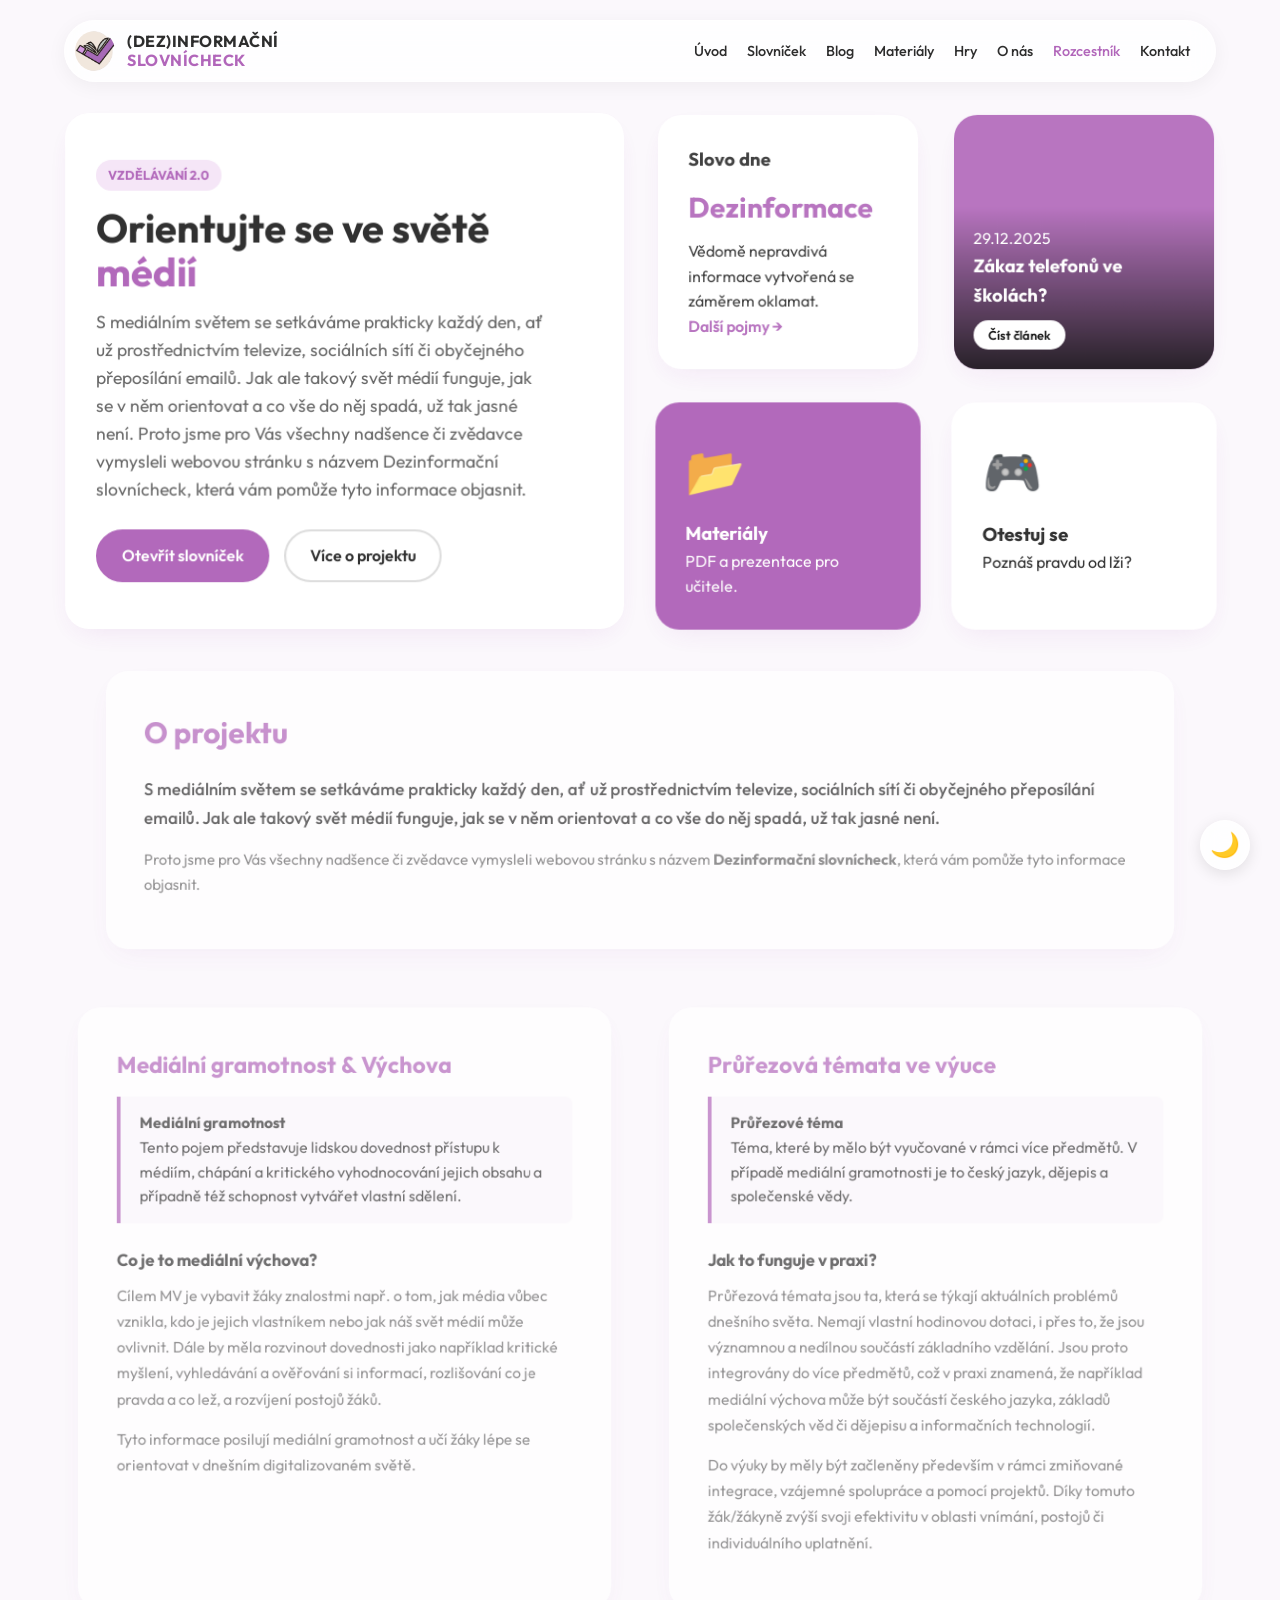
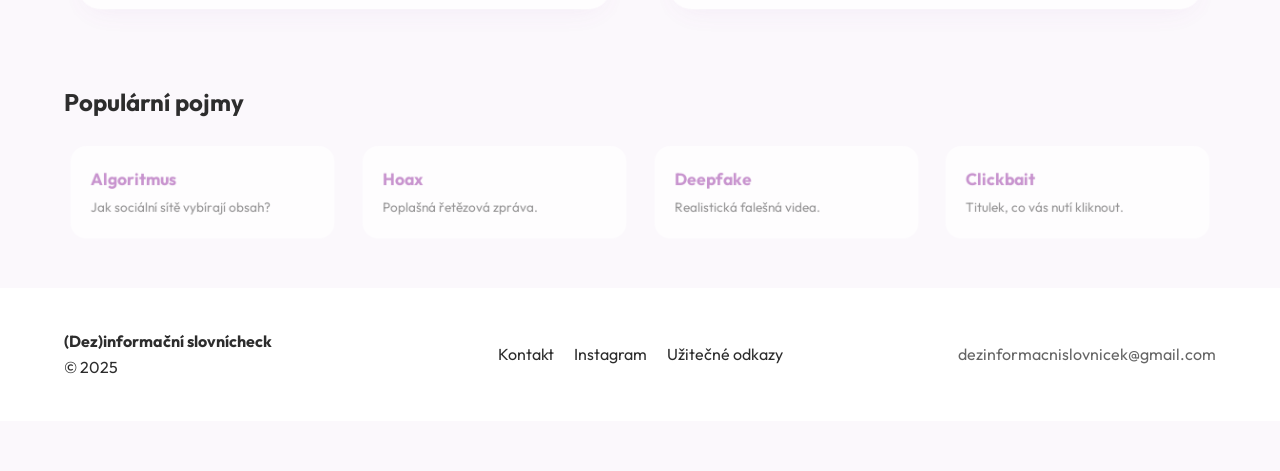
==== index.html @ 44135bfc "Add files via upload" ====
<!DOCTYPE html>
<html lang="cs">
<head>
    <meta charset="UTF-8">
    <meta name="viewport" content="width=device-width, initial-scale=1.0">
    <title>(Dez)informační slovnícheck</title>
	<link rel="icon" type="image/png" href="assets/img/logo.png">
    <link rel="stylesheet" href="style.css">
    <link href="https://fonts.googleapis.com/css2?family=Outfit:wght@300;400;600;700&display=swap" rel="stylesheet">
</head>
<body>

    <header class="glass-header">
        <div class="logo">
            <a href="index.html">
                <img src="assets/img/logo.png" alt="Logo" class="header-logo">
                <span>(Dez)informační <span class="highlight">slovnícheck</span></span>
            </a>
        </div>

        <div class="controls">
            <button class="menu-toggle" aria-label="Menu">
                <span class="bar"></span>
                <span class="bar"></span>
                <span class="bar"></span>
            </button>
        </div>

        <nav class="nav-overlay">
            <ul class="nav-links">
                <li><a href="index.html">Úvod</a></li>
                <li><a href="slovnicek.html">Slovníček</a></li>
                <li><a href="blog.html">Blog</a></li>
                <li><a href="vyukove-materialy.html">Materiály</a></li>
                <li><a href="hry.html">Hry</a></li>
                <li><a href="o-nas.html">O nás</a></li>
                <li><a href="rozcestnik.html" class="active">Rozcestník</a></li> <li><a href="kontakt.html">Kontakt</a></li>
            </ul>
        </nav>
    </header>

    <main class="main-container">
        
        <section class="bento-grid">
            
            <div class="card hero-card span-2 span-row-2 scroll-card">
                <div class="card-content">
                    <span class="badge">Vzdělávání 2.0</span>
                    <h1>Orientujte se ve světě <span class="text-primary">médií</span></h1>
                    <p>S mediálním světem se setkáváme prakticky každý den, ať už prostřednictvím televize, sociálních sítí či obyčejného přeposílání emailů. Jak ale takový svět médií funguje, jak se v něm orientovat a co vše do něj spadá, už tak jasné není. Proto jsme pro Vás všechny nadšence či zvědavce vymysleli webovou stránku s názvem Dezinformační slovnícheck, která vám pomůže tyto informace objasnit.</p>
                    <div class="buttons">
                        <a href="slovnicek.html" class="btn btn-primary">Otevřít slovníček</a>
                        <a href="#about-project" class="btn btn-outline">Více o projektu</a>
                    </div>
                </div>
                <div class="hero-decoration"></div>
            </div>

            <div class="card def-card scroll-card">
                <h3>Slovo dne</h3>
                <div class="term">Dezinformace</div>
                <p>Vědomě nepravdivá informace vytvořená se záměrem oklamat.</p>
                <a href="slovnicek.html" class="link-arrow">Další pojmy &rarr;</a>
            </div>

            <div class="card blog-card scroll-card card-image-fade" style="--bg-image: url('https://images.unsplash.com/photo-1504711434969-e33886168f5c?auto=format&fit=crop&w=800&q=80');">
                <div class="card-overlay">
                    <span class="date">29.12.2025</span>
                    <h3>Zákaz telefonů ve školách?</h3>
                    <a href="blog.html" class="btn btn-small">Číst článek</a>
                </div>
            </div>

            <div class="card material-card bg-primary text-white scroll-card">
                <div class="icon-large">📂</div>
                <h3>Materiály</h3>
                <p>PDF a prezentace pro učitele.</p>
                <a href="vyukove-materialy.html" class="stretched-link"></a>
            </div>

            <div class="card game-card scroll-card">
                <div class="icon-large">🎮</div>
                <h3>Otestuj se</h3>
                <p>Poznáš pravdu od lži?</p>
                <a href="hry.html" class="stretched-link"></a>
            </div>

            <div class="card text-card span-4 scroll-card" id="about-project">
                <h2>O projektu</h2>
                <p class="lead-text">
                    S mediálním světem se setkáváme prakticky každý den, ať už prostřednictvím televize, sociálních sítí či obyčejného přeposílání emailů. 
                    Jak ale takový svět médií funguje, jak se v něm orientovat a co vše do něj spadá, už tak jasné není. 
                </p>
                <p>
                    Proto jsme pro Vás všechny nadšence či zvědavce vymysleli webovou stránku s názvem 
                    <strong>Dezinformační slovnícheck</strong>, která vám pomůže tyto informace objasnit.
                </p>
            </div>

            <div class="card text-card span-2 scroll-card">
                <h3 class="text-primary">Mediální gramotnost & Výchova</h3>
                <div class="definition-box">
                    <strong>Mediální gramotnost</strong><br>
                    Tento pojem představuje lidskou dovednost přístupu k médiím, chápání a kritického vyhodnocování jejich obsahu a případně též schopnost vytvářet vlastní sdělení.
                </div>
                
                <h4>Co je to mediální výchova?</h4>
                <p>
                    Cílem MV je vybavit žáky znalostmi např. o tom, jak média vůbec vznikla, kdo je jejich vlastníkem nebo jak náš svět médií může ovlivnit. 
                    Dále by měla rozvinout dovednosti jako například kritické myšlení, vyhledávání a ověřování si informací, rozlišování co je pravda a co lež, a rozvíjení postojů žáků.
                </p>
                <p>
                    Tyto informace posilují mediální gramotnost a učí žáky lépe se orientovat v dnešním digitalizovaném světě.
                </p>
            </div>

            <div class="card text-card span-2 scroll-card">
                <h3 class="text-primary">Průřezová témata ve výuce</h3>
                <div class="definition-box">
                    <strong>Průřezové téma</strong><br>
                    Téma, které by mělo být vyučované v rámci více předmětů. V případě mediální gramotnosti je to český jazyk, dějepis a společenské vědy.
                </div>

                <h4>Jak to funguje v praxi?</h4>
                <p>
                    Průřezová témata jsou ta, která se týkají aktuálních problémů dnešního světa. Nemají vlastní hodinovou dotaci, i přes to, že jsou významnou a nedílnou součástí základního vzdělání. 
                    Jsou proto integrovány do více předmětů, což v praxi znamená, že například mediální výchova může být součástí českého jazyka, základů společenských věd či dějepisu a informačních technologií.
                </p>
                <p>
                    Do výuky by měly být začleněny především v rámci zmiňované integrace, vzájemné spolupráce a pomocí projektů. Díky tomuto žák/žákyně zvýší svoji efektivitu v oblasti vnímání, postojů či individuálního uplatnění.
                </p>
            </div>

        </section>

        <section class="section-spacer">
            <h2 class="section-title">Populární pojmy</h2>
            <div class="mini-grid">
                <a href="slovnicek.html" class="mini-card scroll-card">
                    <strong>Algoritmus</strong>
                    <span>Jak sociální sítě vybírají obsah?</span>
                </a>
                <a href="slovnicek.html" class="mini-card scroll-card">
                    <strong>Hoax</strong>
                    <span>Poplašná řetězová zpráva.</span>
                </a>
                <a href="slovnicek.html" class="mini-card scroll-card">
                    <strong>Deepfake</strong>
                    <span>Realistická falešná videa.</span>
                </a>
                <a href="slovnicek.html" class="mini-card scroll-card">
                    <strong>Clickbait</strong>
                    <span>Titulek, co vás nutí kliknout.</span>
                </a>
            </div>
        </section>

    </main>

    <footer class="bento-footer">
        <div class="footer-grid">
            <div class="footer-brand">
                <h4>(Dez)informační slovnícheck</h4>
                <p>© 2025</p>
            </div>
            <div class="footer-links">
                <a href="kontakt.html">Kontakt</a>
                <a href="https://instagram.com" target="_blank">Instagram</a>
                <a href="rozcestnik.html">Užitečné odkazy</a>
            </div>
            <div class="footer-contact">
                dezinformacnislovnicek@gmail.com
            </div>
        </div>
    </footer>
	
	<button id="theme-toggle" class="theme-toggle floating-btn" aria-label="Přepnout tmavý režim">
		🌙
	</button>

    <script src="blog-data.js"></script> <script src="script.js"></script>
</body>
</html>
---- style.css ----
/* =========================================
   1. PROMĚNNÉ A BAREVNÁ SCHÉMATA
   ========================================= */

/* --- SVĚTLÝ REŽIM (Výchozí) --- */
:root {
    --primary: #b166ba;
    --primary-hover: #944d9d;
    --primary-light: #f5e6f7;

    --bg-color: #fbf8fc;
    --card-bg: #ffffff;
    --card-border: rgba(255, 255, 255, 0.6);

    --text-main: #2d2d2d;
    --text-muted: #666666;

    --header-bg: rgba(255, 255, 255, 0.8);
    --header-border: rgba(255, 255, 255, 0.5);

    --shadow: 0 10px 30px -10px rgba(177, 102, 186, 0.15);

    --radius: 24px;
    --font-main: 'Outfit', sans-serif;
}

/* --- TMAVÝ REŽIM --- */
@media (prefers-color-scheme: dark) {
    :root {
        --bg-color: #0f0f13;
        --card-bg: #1a1a20;
        --card-border: rgba(255, 255, 255, 0.08);
        --text-main: #f0f0f0;
        --text-muted: #a0a0a0;
        --primary-light: #2d1b30;
        --header-bg: rgba(26, 26, 32, 0.8);
        --header-border: rgba(255, 255, 255, 0.1);
        --shadow: 0 4px 15px rgba(0, 0, 0, 0.3);
    }
}

body.dark-mode {
    --bg-color: #0f0f13;
    --card-bg: #1a1a20;
    --card-border: rgba(255, 255, 255, 0.08);
    --text-main: #f0f0f0;
    --text-muted: #a0a0a0;
    --primary-light: #2d1b30;
    --header-bg: rgba(26, 26, 32, 0.8);
    --header-border: rgba(255, 255, 255, 0.1);
    --shadow: 0 4px 15px rgba(0, 0, 0, 0.3);
}

body.light-mode {
    --bg-color: #fbf8fc;
    --card-bg: #ffffff;
    --card-border: rgba(255, 255, 255, 0.6);
    --text-main: #2d2d2d;
    --text-muted: #666666;
    --primary-light: #f5e6f7;
    --header-bg: rgba(255, 255, 255, 0.8);
    --header-border: rgba(255, 255, 255, 0.5);
    --shadow: 0 10px 30px -10px rgba(177, 102, 186, 0.15);
}

/* =========================================
   2. ZÁKLADNÍ STYLY
   ========================================= */

* {
    box-sizing: border-box;
    margin: 0;
    padding: 0;
}

body {
    font-family: var(--font-main);
    background-color: var(--bg-color);
    color: var(--text-main);
    line-height: 1.6;
    padding-bottom: 50px;
    transition: background-color 0.3s ease, color 0.3s ease;
}

a {
    text-decoration: none;
    color: inherit;
}

ul {
    list-style: none;
}

/* =========================================
   3. HLAVIČKA
   ========================================= */

.glass-header {
    position: sticky;
    top: 20px;
    width: 90%;
    max-width: 1200px;
    margin: 0 auto 50px auto;
    background: var(--header-bg);
    backdrop-filter: blur(12px);
    -webkit-backdrop-filter: blur(12px);
    border: 1px solid var(--header-border);
    border-radius: 50px;
    padding: 10px;
    display: flex;
    justify-content: space-between;
    align-items: center;
    flex-wrap: nowrap;
    gap: 15px;
    z-index: 1000;
    box-shadow: 0 4px 20px rgba(0, 0, 0, 0.05);
    transition: background-color 0.3s ease, border-color 0.3s ease;
}

.logo {
    flex-shrink: 0;
}

.logo a {
    display: flex;
    align-items: center;
    gap: 12px;
    font-weight: 700;
    font-size: 1rem;
    text-transform: uppercase;
    letter-spacing: 0.5px;
    color: var(--text-main);
    line-height: 1.2;
}

.logo a span {
    display: block;
    max-width: 180px;
}

.header-logo {
    height: 40px;
    width: 40px;
    min-width: 40px;
    border-radius: 50%;
    object-fit: cover;
}

.highlight {
    color: var(--primary);
}

.controls {
    display: none;
    align-items: center;
    gap: 15px;
    order: 3;
    margin-left: auto;
}

/* Desktop navigation - visible by default */
.nav-overlay {
    display: flex;
    align-items: center;
    margin-right: 15px;
    margin-left: auto;
    order: 2;
}

.nav-links {
    display: flex;
    gap: 20px;
    flex-wrap: nowrap;
    white-space: nowrap;
}

.nav-links li {
    display: inline;
}

.nav-links a {
    font-weight: 500;
    font-size: 0.9rem;
    transition: color 0.3s;
    padding: 8px 0;
}

.nav-links a:hover {
    color: var(--primary);
}

.nav-links a.active {
    color: var(--primary);
}

.theme-toggle {
    position: fixed;
    bottom: 30px;
    right: 30px;
    z-index: 2000;
    width: 50px;
    height: 50px;
    border-radius: 50%;
    background: var(--header-bg);
    backdrop-filter: blur(12px);
    -webkit-backdrop-filter: blur(12px);
    border: 1px solid var(--header-border);
    box-shadow: 0 4px 15px rgba(0, 0, 0, 0.1);
    color: var(--text-main);
    font-size: 1.5rem;
    cursor: pointer;
    display: flex;
    justify-content: center;
    align-items: center;
    transition: transform 0.3s, box-shadow 0.3s, background-color 0.3s;
}

.theme-toggle:hover {
    transform: scale(1.1) rotate(15deg);
    box-shadow: 0 8px 25px rgba(177, 102, 186, 0.4);
    border-color: var(--primary);
    color: var(--primary);
}

.menu-toggle {
    display: flex;
    flex-direction: column;
    justify-content: center;
    align-items: center;
    background: none;
    border: none;
    cursor: pointer;
    width: 40px;
    height: 40px;
    border-radius: 50%;
    transition: background-color 0.3s;
}

.menu-toggle:hover {
    background: var(--primary-light);
}

.menu-toggle .bar {
    display: block;
    width: 20px;
    height: 2px;
    background: var(--text-main);
    margin: 3px 0;
    border-radius: 3px;
    transition: transform 0.3s, opacity 0.3s, background 0.3s;
}

/* Hamburger animation when active (3 bars) */
.menu-toggle.is-active .bar:nth-child(1) {
    transform: translateY(8px) rotate(45deg);
}

.menu-toggle.is-active .bar:nth-child(2) {
    opacity: 0;
    transform: translateX(-10px);
}

.menu-toggle.is-active .bar:nth-child(3) {
    transform: translateY(-8px) rotate(-45deg);
}

/* =========================================
   4. BENTO GRID & KARTY
   ========================================= */

.main-container {
    width: 90%;
    max-width: 1200px;
    margin: 0 auto;
}

.bento-grid {
    display: grid;
    grid-template-columns: repeat(4, 1fr);
    grid-auto-rows: minmax(200px, auto);
    gap: 30px;
}

/* Základní karta */
.card {
    background: var(--card-bg);
    border: 1px solid var(--card-border);
    border-radius: var(--radius);
    padding: 30px;
    box-shadow: var(--shadow);
    position: relative;
    overflow: hidden;
    display: flex;
    flex-direction: column;
    /* Původní transition pro transformaci odstraněna, aby nekolidovala s JS */
}

/* --- JS SCROLL & HOVER PHYSICS --- */
/* Toto je nejdůležitější část pro opravu */

/* 1. Třída pro karty ovládané JS */
.scroll-card {
    will-change: transform, opacity;

    /* ZÁSADNÍ: Transition NESMÍ obsahovat transform! 
       Pouze barvy a stíny animujeme CSSkem. Pohyb dělá JS. */
    transition: background-color 0.3s ease, border-color 0.3s ease, box-shadow 0.3s ease !important;
}

/* 2. Hover stav */
.scroll-card:hover {
    /* Stín a rámeček dělá CSS */
    box-shadow: 0 20px 50px -10px rgba(177, 102, 186, 0.35);
    border-color: var(--primary);

    /* Transformaci dělá JS, zde ji nesmíme nastavovat! */
}

/* 3. Statická karta - pouze fade-in animace, bez hover/scroll efektů */
.static-card {
    opacity: 0;
    animation: staticCardFadeIn 0.6s ease forwards;
    animation-delay: 0.1s;
}

@keyframes staticCardFadeIn {
    from {
        opacity: 0;
        transform: translateY(20px);
    }
    to {
        opacity: 1;
        transform: translateY(0);
    }
}

/* 4. Efekt Fade (Obrázek -> Barva) */
.card-image-fade {
    background-color: var(--primary) !important;
    color: white !important;
    border: none;
}

.card-image-fade::before {
    content: "";
    position: absolute;
    top: 0;
    left: 0;
    width: 100%;
    height: 100%;
    background-image: var(--bg-image, url('https://images.unsplash.com/photo-1504711434969-e33886168f5c?auto=format&fit=crop&w=800&q=80'));
    background-size: cover;
    background-position: center;
    transition: opacity 0.4s ease;
    z-index: 0;
    opacity: 1;
}

.card-image-fade > * {
    position: relative;
    z-index: 1;
}

.card-image-fade:hover::before {
    opacity: 0;
}

/* --- GRID & COMPONENTS --- */

.span-2 {
    grid-column: span 2;
}

.span-row-2 {
    grid-row: span 2;
}

.span-4 {
    grid-column: span 4;
}

.hero-card {
    justify-content: center;
}

.hero-card h1 {
    font-size: 2.5rem;
    line-height: 1.1;
    margin-bottom: 15px;
}

.hero-card p {
    color: var(--text-muted);
    margin-bottom: 25px;
    font-size: 1.1rem;
    max-width: 90%;
}

.text-primary {
    color: var(--primary);
}

.badge {
    display: inline-block;
    background: var(--primary-light);
    color: var(--primary);
    padding: 5px 12px;
    border-radius: 20px;
    font-size: 0.8rem;
    font-weight: 700;
    margin-bottom: 15px;
    text-transform: uppercase;
}

.buttons {
    display: flex;
    gap: 15px;
    flex-wrap: wrap;
}

.btn {
    padding: 12px 24px;
    border-radius: 50px;
    font-weight: 600;
    cursor: pointer;
    transition: 0.3s;
    display: inline-block;
}

.btn-primary {
    background: var(--primary);
    color: white;
    border: 2px solid var(--primary);
}

.btn-primary:hover {
    background: var(--primary-hover);
    border-color: var(--primary-hover);
}

.btn-outline {
    background: transparent;
    border: 2px solid #ddd;
    color: var(--text-main);
}

.btn-outline:hover {
    border-color: var(--primary);
    color: var(--primary);
}

.def-card .term {
    font-size: 1.8rem;
    font-weight: 700;
    color: var(--primary);
    margin: 10px 0;
}

.link-arrow {
    margin-top: auto;
    font-weight: 600;
    color: var(--primary);
}

.bg-primary {
    background: var(--primary) !important;
    color: white !important;
    border: none;
}

.icon-large {
    font-size: 3rem;
    margin-bottom: 10px;
}

.stretched-link::after {
    content: "";
    position: absolute;
    top: 0;
    left: 0;
    width: 100%;
    height: 100%;
}

.mission-card {
    justify-content: center;
    background-color: var(--bg-color);
}

.text-card {
    display: block;
    padding: 40px;
}

.text-card h2 {
    font-size: 2rem;
    margin-bottom: 20px;
    color: var(--primary);
}

.text-card h3 {
    font-size: 1.5rem;
    margin-bottom: 15px;
    margin-top: 0;
    color: var(--primary);
}

.text-card h4 {
    margin-top: 25px;
    margin-bottom: 10px;
    font-size: 1.1rem;
    color: var(--text-main);
    font-weight: 700;
}

.text-card p {
    margin-bottom: 15px;
    color: var(--text-muted);
    line-height: 1.7;
}

.lead-text {
    font-size: 1.15rem;
    font-weight: 500;
    color: var(--text-main) !important;
}

.definition-box {
    background: var(--bg-color);
    border-left: 4px solid var(--primary);
    padding: 15px 20px;
    margin-bottom: 20px;
    border-radius: 0 8px 8px 0;
    color: var(--text-main);
}

.card-overlay {
    background: linear-gradient(to top, rgba(0, 0, 0, 0.9), transparent);
    padding: 20px;
    margin: -30px;
    margin-top: auto;
}

.btn-small {
    background: white;
    color: black;
    padding: 5px 15px;
    border-radius: 20px;
    font-size: 0.8rem;
    margin-top: 10px;
    display: inline-block;
    font-weight: 600;
}

/* Mini grid */

.section-spacer {
    margin-top: 60px;
}

.section-title {
    margin-bottom: 20px;
    font-size: 1.5rem;
    color: var(--text-main);
}

.mini-grid {
    display: grid;
    grid-template-columns: repeat(auto-fit, minmax(200px, 1fr));
    gap: 15px;
}

.mini-card {
    background: var(--card-bg);
    padding: 20px;
    border-radius: 16px;
    border: 1px solid var(--card-border);
    display: flex;
    flex-direction: column;
    /* Mini karty také používají scroll efekt, transition jen pro barvy! */
    will-change: transform, opacity;
    transition: border-color 0.3s ease, box-shadow 0.3s ease !important;
}

.mini-card:hover {
    border-color: var(--primary);
    box-shadow: 0 5px 15px rgba(177, 102, 186, 0.2);
}

.mini-card strong {
    display: block;
    color: var(--primary);
    font-size: 1.1rem;
    margin-bottom: 5px;
}

.mini-card span {
    font-size: 0.85rem;
    color: var(--text-muted);
}

/* =========================================
   5. PATIČKA
   ========================================= */

.bento-footer {
    margin-top: 50px;
    background: var(--card-bg);
    padding: 40px 0;
    border-top: 1px solid var(--card-border);
}

.footer-grid {
    width: 90%;
    max-width: 1200px;
    margin: 0 auto;
    display: grid;
    grid-template-columns: 1fr 2fr 1fr;
    gap: 20px;
    align-items: center;
}

.footer-links {
    display: flex;
    gap: 20px;
    justify-content: center;
}

.footer-links a:hover {
    color: var(--primary);
}

.footer-contact {
    text-align: right;
    color: var(--text-muted);
}

/* =========================================
   6. SLOVNÍČEK (APP)
   ========================================= */

.app-container {
    width: 90%;
    max-width: 1200px;
    margin: 0 auto;
}

.controls-panel {
    background: var(--card-bg);
    border: 1px solid var(--card-border);
    border-radius: 30px;
    padding: 30px;
    margin-bottom: 50px;
    box-shadow: var(--shadow);
    display: flex;
    flex-direction: column;
    align-items: center;
    gap: 25px;
    position: relative;
    z-index: 10;
    /* Fade-in animation */
    opacity: 0;
    animation: staticCardFadeIn 0.6s ease forwards;
    animation-delay: 0.1s;
}

.toggle-switch-container {
    position: relative;
    display: grid;
    grid-template-columns: 1fr 1fr;
    background: var(--bg-color);
    border-radius: 50px;
    padding: 4px;
    border: 1px solid var(--card-border);
    height: 50px;
    width: 100%;
    max-width: 400px;
    margin: 0 auto;
}

.mode-btn {
    background: none;
    border: none;
    padding: 0;
    margin: 0;
    display: flex;
    justify-content: center;
    align-items: center;
    font-size: 1rem;
    font-weight: 600;
    color: var(--text-muted);
    cursor: pointer;
    z-index: 2;
    transition: color 0.3s ease;
    font-family: var(--font-main);
    white-space: nowrap;
}

.mode-btn.active {
    color: #fff;
}

.mode-highlight {
    position: absolute;
    top: 4px;
    left: 4px;
    bottom: 4px;
    width: calc(50% - 4px);
    background: var(--primary);
    border-radius: 40px;
    transition: transform 0.3s cubic-bezier(0.25, 1, 0.5, 1);
    z-index: 1;
    pointer-events: none;
}

.search-bar {
    width: 100%;
    max-width: 600px;
    position: relative;
}

.search-bar input {
    width: 100%;
    padding: 15px 20px 15px 50px;
    border-radius: 20px;
    border: 2px solid var(--card-border);
    background: var(--bg-color);
    color: var(--text-main);
    font-size: 1.1rem;
    font-family: var(--font-main);
    transition: 0.3s;
}

.search-bar input:focus {
    border-color: var(--primary);
    outline: none;
    box-shadow: 0 0 0 4px var(--primary-light);
}

.search-icon {
    position: absolute;
    left: 15px;
    top: 50%;
    transform: translateY(-50%);
    opacity: 0.5;
}

.alphabet-filter {
    display: flex;
    flex-wrap: wrap;
    justify-content: center;
    gap: 8px;
    margin-top: 10px;
}

.letter-btn {
    width: 35px;
    height: 35px;
    border-radius: 50%;
    border: 1px solid var(--card-border);
    background: var(--bg-color);
    color: var(--text-main);
    font-weight: 600;
    cursor: pointer;
    display: flex;
    justify-content: center;
    align-items: center;
    transition: 0.2s;
}

.letter-btn:hover:not(:disabled) {
    border-color: var(--primary);
    color: var(--primary);
    transform: scale(1.1);
}

.letter-btn.active {
    background: var(--primary);
    color: white;
    border-color: var(--primary);
}

.letter-btn:disabled {
    opacity: 0.3;
    cursor: not-allowed;
    background: #ccc;
}

.btn-reset {
    background: transparent;
    border: none;
    color: var(--primary);
    text-decoration: underline;
    cursor: pointer;
    font-size: 0.9rem;
}

.blob-universe {
    padding-bottom: 100px;
}

.letter-system {
    position: relative;
    margin-bottom: 150px;
    padding-top: 20px;
}

.letter-sun {
    font-size: 15rem;
    font-weight: 900;
    line-height: 1;
    color: rgba(177, 102, 186, 0.15);
    position: sticky;
    top: 30vh;
    text-align: center;
    width: 100%;
    z-index: 0;
    pointer-events: none;
    transition: color 0.3s ease;
    text-shadow: 0 0 30px rgba(255, 255, 255, 0.5);
}

.letter-system.focused .letter-sun {
    color: var(--primary);
    opacity: 0.2;
    transform: scale(1.2);
}

.terms-orbit {
    position: relative;
    z-index: 2;
    display: grid;
    grid-template-columns: repeat(auto-fill, minmax(300px, 1fr));
    gap: 40px;
    padding: 0 20px;
}

.term-blob {
    background: var(--card-bg);
    border: 1px solid var(--card-border);
    padding: 35px;
    border-radius: 24px;
    box-shadow: var(--shadow);
}

.term-blob:hover {
    border-color: var(--primary);
    background: var(--bg-color);
}

.term-blob h3 {
    margin-top: 0;
    color: var(--primary);
    font-size: 1.4rem;
    margin-bottom: 10px;
}

.term-blob p {
    color: var(--text-muted);
    font-size: 0.95rem;
    line-height: 1.6;
}

body.dark-mode .letter-btn:disabled {
    background: #333;
    color: #555;
    border-color: transparent;
}

body.dark-mode .letter-sun {
    color: rgba(255, 255, 255, 0.08);
    text-shadow: none;
}

/* =========================================
   7. RESPONZIVNÍ STYLY
   ========================================= */

/* Large screens - all nav links visible */
@media (min-width: 901px) {
    .controls {
        display: none;
    }

    .nav-overlay {
        display: flex;
    }
}

/* Medium screens - switch to hamburger */
@media (max-width: 900px) {
    .glass-header {
        padding: 10px;
    }

    .controls {
        display: flex;
    }

    .nav-overlay {
        display: none;
        position: absolute;
        top: calc(100% + 10px);
        left: 0;
        right: 0;
        width: 100%;
        background: var(--card-bg);
        border: 1px solid var(--card-border);
        padding: 20px;
        border-radius: 20px;
        box-shadow: var(--shadow);
        text-align: center;
        margin-right: 0;
        margin-left: 0;
        order: unset;
    }

    .nav-overlay.active {
        display: block;
        animation: fadeIn 0.3s ease;
    }

    .nav-links {
        flex-direction: column;
        gap: 5px;
    }

    .nav-links li {
        display: block;
    }

    .nav-links a {
        display: block;
        padding: 12px 20px;
        border-radius: 12px;
        font-size: 1rem;
        transition: background-color 0.2s, color 0.2s;
    }

    .nav-links a:hover {
        background: var(--primary-light);
        color: var(--primary);
    }

    .nav-links a.active {
        background: var(--primary);
        color: white;
    }
}

/* Tablet and smaller */
@media (max-width: 1000px) {
    .bento-grid {
        grid-template-columns: 1fr;
        grid-auto-rows: auto;
    }

    .span-2,
    .span-row-2,
    .span-4 {
        grid-column: auto;
        grid-row: auto;
    }

    .hero-card {
        padding: 40px 20px;
        text-align: center;
    }

    .buttons {
        justify-content: center;
    }

    .footer-grid {
        grid-template-columns: 1fr;
        text-align: center;
        gap: 30px;
    }

    .footer-links {
        flex-direction: column;
        gap: 15px;
    }

    .text-card {
        padding: 25px;
    }
}

/* Small screens */
@media (max-width: 600px) {
    .glass-header {
        width: 95%;
        top: 10px;
        padding: 8px;
        border-radius: 30px;
        margin-bottom: 20px;
        gap: 10px;
    }

    .logo a {
        font-size: 0.85rem;
        gap: 8px;
    }

    .logo a span {
        max-width: 130px;
    }

    .header-logo {
        height: 34px;
        width: 34px;
        min-width: 34px;
    }

    .menu-toggle {
        width: 34px;
        height: 34px;
    }

    .menu-toggle .bar {
        width: 16px;
        margin: 2px 0;
    }

    .nav-overlay {
        border-radius: 16px;
        padding: 15px;
    }
}

@keyframes fadeIn {
    from {
        opacity: 0;
        transform: translateY(-10px);
    }
    to {
        opacity: 1;
        transform: translateY(0);
    }
}

/* =========================================
   8. STYLY PRO BLOG A MODÁLNÍ OKNO
   ========================================= */

/* --- BLOG GRID --- */

.blog-item {
    display: flex;
    flex-direction: column;
    min-height: 350px;
    cursor: pointer;
}

.blog-item .blog-image {
    height: 180px;
    width: 100%;
    object-fit: cover;
    border-radius: 12px;
    margin-bottom: 15px;
}

.blog-item h3 {
    font-size: 1.3rem;
    margin-bottom: 10px;
    line-height: 1.3;
    color: var(--primary);
}

.blog-item .date {
    font-size: 0.85rem;
    color: var(--text-muted);
    margin-bottom: 10px;
    display: block;
}

.blog-item p {
    font-size: 0.95rem;
    color: var(--text-main);
    display: -webkit-box;
    -webkit-line-clamp: 3;
    -webkit-box-orient: vertical;
    overflow: hidden;
}

/* --- MODÁLNÍ OKNO (LIGHTBOX) --- */

.modal-overlay {
    position: fixed;
    top: 0;
    left: 0;
    width: 100%;
    height: 100%;
    background: rgba(0, 0, 0, 0.75);
    backdrop-filter: blur(5px);
    z-index: 9999;
    display: none;
    justify-content: center;
    align-items: center;
    padding: 20px;
    opacity: 0;
    transition: opacity 0.3s ease;
}

.modal-overlay.active {
    display: flex;
    opacity: 1;
}

.modal-content {
    background: var(--card-bg);
    width: 100%;
    max-width: 800px;
    max-height: 90vh;
    border-radius: 24px;
    padding: 40px;
    position: relative;
    overflow-y: auto;
    box-shadow: 0 25px 50px -12px rgba(0, 0, 0, 0.25);
    border: 1px solid var(--card-border);
    transform: translateY(20px);
    transition: transform 0.3s ease;
}

.modal-overlay.active .modal-content {
    transform: translateY(0);
}

/* Zavírací tlačítko */

.close-modal {
    position: absolute;
    top: 20px;
    right: 20px;
    background: var(--bg-color);
    border: 1px solid var(--card-border);
    color: var(--text-main);
    width: 40px;
    height: 40px;
    border-radius: 50%;
    font-size: 1.5rem;
    cursor: pointer;
    display: flex;
    justify-content: center;
    align-items: center;
    transition: 0.2s;
    z-index: 10;
}

.close-modal:hover {
    background: var(--primary);
    color: white;
    border-color: var(--primary);
    transform: rotate(90deg);
}

/* Obsah modálu */

.modal-header {
    margin-bottom: 20px;
    padding-right: 40px;
}

.modal-date {
    font-size: 0.9rem;
    color: var(--text-muted);
    display: block;
    margin-bottom: 5px;
}

.modal-header h2 {
    font-size: 2rem;
    color: var(--primary);
    line-height: 1.2;
}

.modal-image-wrapper {
    width: 100%;
    max-height: 400px;
    overflow: hidden;
    border-radius: 16px;
    margin-bottom: 30px;
}

.modal-image-wrapper img {
    width: 100%;
    height: 100%;
    object-fit: cover;
}

.modal-body {
    font-size: 1.1rem;
    line-height: 1.8;
    color: var(--text-main);
}

.modal-body p {
    margin-bottom: 20px;
}

.modal-body h3 {
    margin-top: 30px;
    margin-bottom: 15px;
    color: var(--text-main);
}

/* Zamezení scrollování hlavní stránky */

body.no-scroll {
    overflow: hidden;
}

/* Mobilní úprava modálu */

@media (max-width: 768px) {
    .modal-content {
        padding: 25px;
    }

    .modal-header h2 {
        font-size: 1.5rem;
    }
}

/* =========================================
   9. STYLY PRO STRÁNKU O NÁS
   ========================================= */

/* Hero sekce O nás */

.team-hero {
    display: flex;
    flex-direction: row;
    align-items: center;
    gap: 40px;
    padding: 40px;
}

.team-hero-content {
    flex: 1;
}

.team-hero-image {
    flex: 1;
    max-width: 500px;
}

.team-hero-image img {
    width: 100%;
    height: auto;
    border-radius: 16px;
    box-shadow: var(--shadow);
    transform: rotate(2deg);
    transition: transform 0.3s ease;
}

.team-hero:hover .team-hero-image img {
    transform: rotate(0deg) scale(1.02);
}

/* Karty členů týmu */

.team-card {
    padding: 0;
    overflow: hidden;
    display: flex;
    flex-direction: column;
    height: 100%;
}

.team-img-wrapper {
    width: 100%;
    height: 300px;
    overflow: hidden;
    border-bottom: 1px solid var(--card-border);
}

.team-img-wrapper img {
    width: 100%;
    height: 100%;
    object-fit: cover;
    object-position: top center;
    transition: transform 0.5s ease;
}

.team-card:hover .team-img-wrapper img {
    transform: scale(1.05);
}

.team-info {
    padding: 25px;
    display: flex;
    flex-direction: column;
    flex-grow: 1;
}

.team-info h3 {
    margin: 0 0 5px 0;
    color: var(--text-main);
    font-size: 1.4rem;
}

.team-info .role {
    color: var(--primary);
    font-weight: 700;
    text-transform: uppercase;
    font-size: 0.85rem;
    margin-bottom: 15px;
    display: block;
}

.team-info p {
    font-size: 0.95rem;
    color: var(--text-muted);
    margin: 0;
    line-height: 1.6;
}

/* --- TEAM CAROUSEL --- */

.team-carousel-section {
    margin-top: 60px;
}

.team-carousel-section .section-title {
    text-align: center;
    margin-bottom: 40px;
    font-size: 2rem;
}

/* Carousel Container */
.team-carousel {
    position: relative;
    display: flex;
    align-items: center;
    gap: 20px;
    padding: 0 10px;
}

/* Viewport - clips overflow */
.carousel-viewport {
    overflow: hidden;
    flex: 1;
    border-radius: var(--radius);
}

/* Track - holds all slides */
.carousel-track {
    display: flex;
    gap: 30px;
    transition: transform 0.5s ease;
}

/* Individual slide */
.carousel-slide {
    flex: 0 0 calc(33.333% - 20px);
    min-width: calc(33.333% - 20px);
}

.carousel-slide .team-card {
    height: 100%;
    min-height: 480px;
}

/* Navigation Arrows */
.carousel-arrow {
    flex-shrink: 0;
    width: 50px;
    height: 50px;
    border-radius: 50%;
    background: var(--card-bg);
    border: 1px solid var(--card-border);
    color: var(--text-main);
    font-size: 2rem;
    cursor: pointer;
    display: flex;
    justify-content: center;
    align-items: center;
    transition: all 0.3s ease;
    box-shadow: var(--shadow);
}

.carousel-arrow:hover {
    background: var(--primary);
    color: white;
    border-color: var(--primary);
    transform: scale(1.1);
}

.carousel-arrow:disabled {
    opacity: 0.3;
    cursor: not-allowed;
    transform: none;
}

.carousel-arrow span {
    line-height: 1;
    margin-top: -3px;
}

/* Carousel Dots */
.carousel-dots {
    display: flex;
    justify-content: center;
    gap: 10px;
    margin-top: 30px;
}

.carousel-dot {
    width: 12px;
    height: 12px;
    border-radius: 50%;
    background: var(--card-border);
    border: none;
    cursor: pointer;
    transition: all 0.3s ease;
}

.carousel-dot:hover {
    background: var(--primary-light);
}

.carousel-dot.active {
    background: var(--primary);
    transform: scale(1.2);
}

/* Mobile Grid - hidden on desktop */
.team-mobile-grid {
    display: none;
}

/* Mobile card style */
.team-card-mobile {
    padding: 0;
    overflow: hidden;
    display: flex;
    flex-direction: row;
    align-items: stretch;
    margin-bottom: 20px;
}

.team-card-mobile .team-img-wrapper {
    width: 140px;
    min-width: 140px;
    height: auto;
    min-height: 200px;
    border-bottom: none;
    border-right: 1px solid var(--card-border);
}

.team-card-mobile .team-info {
    padding: 20px;
    justify-content: center;
}

.team-card-mobile .team-info h3 {
    font-size: 1.2rem;
}

.team-card-mobile .team-info p {
    font-size: 0.9rem;
    display: -webkit-box;
    -webkit-line-clamp: 3;
    -webkit-box-orient: vertical;
    overflow: hidden;
}

/* Responsive - Tablet */
@media (max-width: 1100px) {
    .carousel-slide {
        flex: 0 0 calc(50% - 15px);
        min-width: calc(50% - 15px);
    }
}

/* Responsive - Mobile */
@media (max-width: 768px) {
    .team-carousel,
    .carousel-dots {
        display: none;
    }

    .team-mobile-grid {
        display: flex;
        flex-direction: column;
        gap: 20px;
    }

    .team-carousel-section .section-title {
        text-align: left;
        font-size: 1.5rem;
        margin-bottom: 25px;
    }
}

/* Very small screens */
@media (max-width: 500px) {
    .team-card-mobile {
        flex-direction: column;
    }

    .team-card-mobile .team-img-wrapper {
        width: 100%;
        height: 200px;
        min-height: auto;
        border-right: none;
        border-bottom: 1px solid var(--card-border);
    }

    .team-card-mobile .team-info p {
        -webkit-line-clamp: unset;
    }
}

/* Mobilní úprava týmové stránky */

@media (max-width: 900px) {
    .team-hero {
        flex-direction: column-reverse;
        text-align: center;
    }

    .team-hero-image {
        width: 100%;
        max-width: 100%;
    }
}

/* =========================================
   10. STYLY PRO ROZCESTNÍK
   ========================================= */

.resources-card h3 {
    color: var(--primary);
    margin-bottom: 25px;
    font-size: 1.5rem;
    border-bottom: 1px solid var(--card-border);
    padding-bottom: 15px;
}

/* Grid pro weby */

.resource-grid {
    display: grid;
    grid-template-columns: repeat(auto-fill, minmax(250px, 1fr));
    gap: 15px;
}

/* Seznam pro knihy a podcasty */

.resource-list {
    display: flex;
    flex-direction: column;
    gap: 15px;
}

/* Styl odkazu */

.resource-link {
    display: flex;
    flex-direction: column;
    justify-content: center;
    background: var(--bg-color);
    border: 1px solid var(--card-border);
    padding: 15px 20px;
    border-radius: 12px;
    text-decoration: none;
    color: var(--text-main);
    font-weight: 500;
    transition: all 0.3s ease;
    position: relative;
    overflow: hidden;
}

/* Hover efekt odkazu */

.resource-link:hover {
    border-color: var(--primary);
    background: var(--primary-light);
    color: var(--primary);
    transform: translateX(5px);
    box-shadow: 0 5px 15px rgba(177, 102, 186, 0.15);
}

/* Styly pro knihy a podcasty */

.item-book strong,
.item-podcast strong {
    display: block;
    color: var(--primary);
    font-size: 0.9rem;
    margin-bottom: 3px;
}

.item-book span,
.item-podcast span {
    font-weight: 600;
    font-size: 1.05rem;
}

/* Tmavý režim úpravy */

body.dark-mode .resource-link:hover {
    background: rgba(177, 102, 186, 0.15);
    color: #fff;
}

/* =========================================
   11. STYLY PRO KONTAKT
   ========================================= */

/* Hero sekce kontaktu */

.contact-hero {
    display: flex;
    flex-direction: row;
    align-items: center;
    padding: 0;
    overflow: hidden;
}

.contact-hero-content {
    flex: 1;
    padding: 40px;
}

.contact-hero-image {
    flex: 1;
    height: 100%;
    min-height: 350px;
}

.contact-hero-image img {
    width: 100%;
    height: 100%;
    object-fit: cover;
}

/* Kontaktní údaje */

.contact-item {
    display: flex;
    align-items: center;
    gap: 20px;
    margin-bottom: 25px;
    padding: 15px;
    background: var(--bg-color);
    border-radius: 16px;
    border: 1px solid var(--card-border);
    transition: transform 0.3s ease, border-color 0.3s ease;
}

.contact-item:hover {
    transform: translateX(5px);
    border-color: var(--primary);
}

.icon-box {
    width: 50px;
    height: 50px;
    background: var(--primary-light);
    border-radius: 50%;
    display: flex;
    justify-content: center;
    align-items: center;
    font-size: 1.5rem;
}

.contact-text {
    display: flex;
    flex-direction: column;
}

.contact-text .label {
    font-size: 0.8rem;
    text-transform: uppercase;
    color: var(--text-muted);
    font-weight: 700;
}

.contact-text a {
    font-size: 1.1rem;
    font-weight: 600;
    color: var(--text-main);
}

.contact-text a:hover {
    color: var(--primary);
}

/* Formulář */

.contact-form {
    display: flex;
    flex-direction: column;
    gap: 15px;
}

.form-group {
    display: flex;
    flex-direction: column;
    gap: 8px;
}

.form-group label {
    font-weight: 600;
    font-size: 0.9rem;
    color: var(--text-muted);
    margin-left: 5px;
}

.form-group input,
.form-group textarea {
    width: 100%;
    padding: 15px;
    border-radius: 12px;
    border: 2px solid var(--card-border);
    background: var(--bg-color);
    color: var(--text-main);
    font-family: var(--font-main);
    font-size: 1rem;
    transition: border-color 0.3s ease, box-shadow 0.3s ease;
}

.form-group input:focus,
.form-group textarea:focus {
    outline: none;
    border-color: var(--primary);
    box-shadow: 0 0 0 4px var(--primary-light);
    background: var(--card-bg);
}

.full-width {
    width: 100%;
    margin-top: 10px;
}

/* Mobilní zobrazení kontaktu */

@media (max-width: 900px) {
    .contact-hero {
        flex-direction: column-reverse;
    }

    .contact-hero-image {
        width: 100%;
        height: 250px;
        min-height: auto;
    }
}

/* --- STYLY PRO MODÁLNÍ OKNO BLOGU --- */

/* Meta informace (Datum | Autor) */
/* Úprava meta informací v modálním okně */
.meta-info {
    display: flex;
    align-items: center; /* Zarovná na střed vertikálně */
    flex-wrap: wrap; /* Na mobilu se zalomí, pokud se nevejde */
    gap: 8px; /* Mezera mezi datem, čárkou a autorem */
    
    font-size: 0.95rem;
    color: var(--text-muted);
    margin-bottom: 10px;
    text-transform: uppercase;
    font-weight: 600;
    letter-spacing: 0.5px;
}

.modal-separator {
    color: var(--primary); /* Čárka barevně */
    font-weight: 300;
}

.modal-author {
    color: var(--primary);
    font-weight: 700;
}

/* Perex v modálním okně (Blog) */
.blog-perex {
    font-size: 1.15rem;
    font-weight: 600; /* Tučnější */
    line-height: 1.6;
    color: var(--text-main);
    margin-bottom: 30px;
    padding-bottom: 20px;
    border-bottom: 1px solid var(--card-border); /* Oddělovací čára od textu */
}

/* Perex/Popis u Materiálů a Her (v modálu) */
.material-desc {
    font-size: 1.1rem;
    font-style: italic;
    color: var(--text-muted);
    margin-bottom: 25px;
}

/* --- OVLÁDACÍ PANEL BLOGU (Hledání + Řazení) --- */
.blog-controls {
    display: flex;
    gap: 15px;
    margin-bottom: 30px;
    align-items: center;
}

/* Stylování inputu, aby ladil s kartami */
.blog-search-input {
    flex-grow: 1; /* Roztáhne se na max */
    padding: 15px 25px;
    border-radius: 50px; /* Kulaté rohy */
    border: 1px solid var(--card-border);
    background: var(--card-bg);
    color: var(--text-main);
    font-family: var(--font-main);
    font-size: 1rem;
    box-shadow: var(--shadow);
    transition: all 0.3s ease;
}

/* Efekt po kliknutí do pole */
.blog-search-input:focus {
    outline: none;
    border-color: var(--primary);
    box-shadow: 0 0 0 4px var(--primary-light);
}

/* Tlačítko řazení */
.blog-sort-btn {
    padding: 15px 25px;
    border-radius: 50px;
    border: 1px solid var(--card-border);
    background: var(--card-bg);
    color: var(--text-main);
    font-weight: 600;
    cursor: pointer;
    box-shadow: var(--shadow);
    transition: all 0.3s ease;
    white-space: nowrap; /* Aby se text nezalomil */
}

.blog-sort-btn:hover {
    border-color: var(--primary);
    color: var(--primary);
    transform: translateY(-2px);
}

/* Mobil: pod sebe */
@media (max-width: 600px) {
    .blog-controls {
        flex-direction: column;
        gap: 10px;
    }
    .blog-sort-btn {
        width: 100%;
    }
}
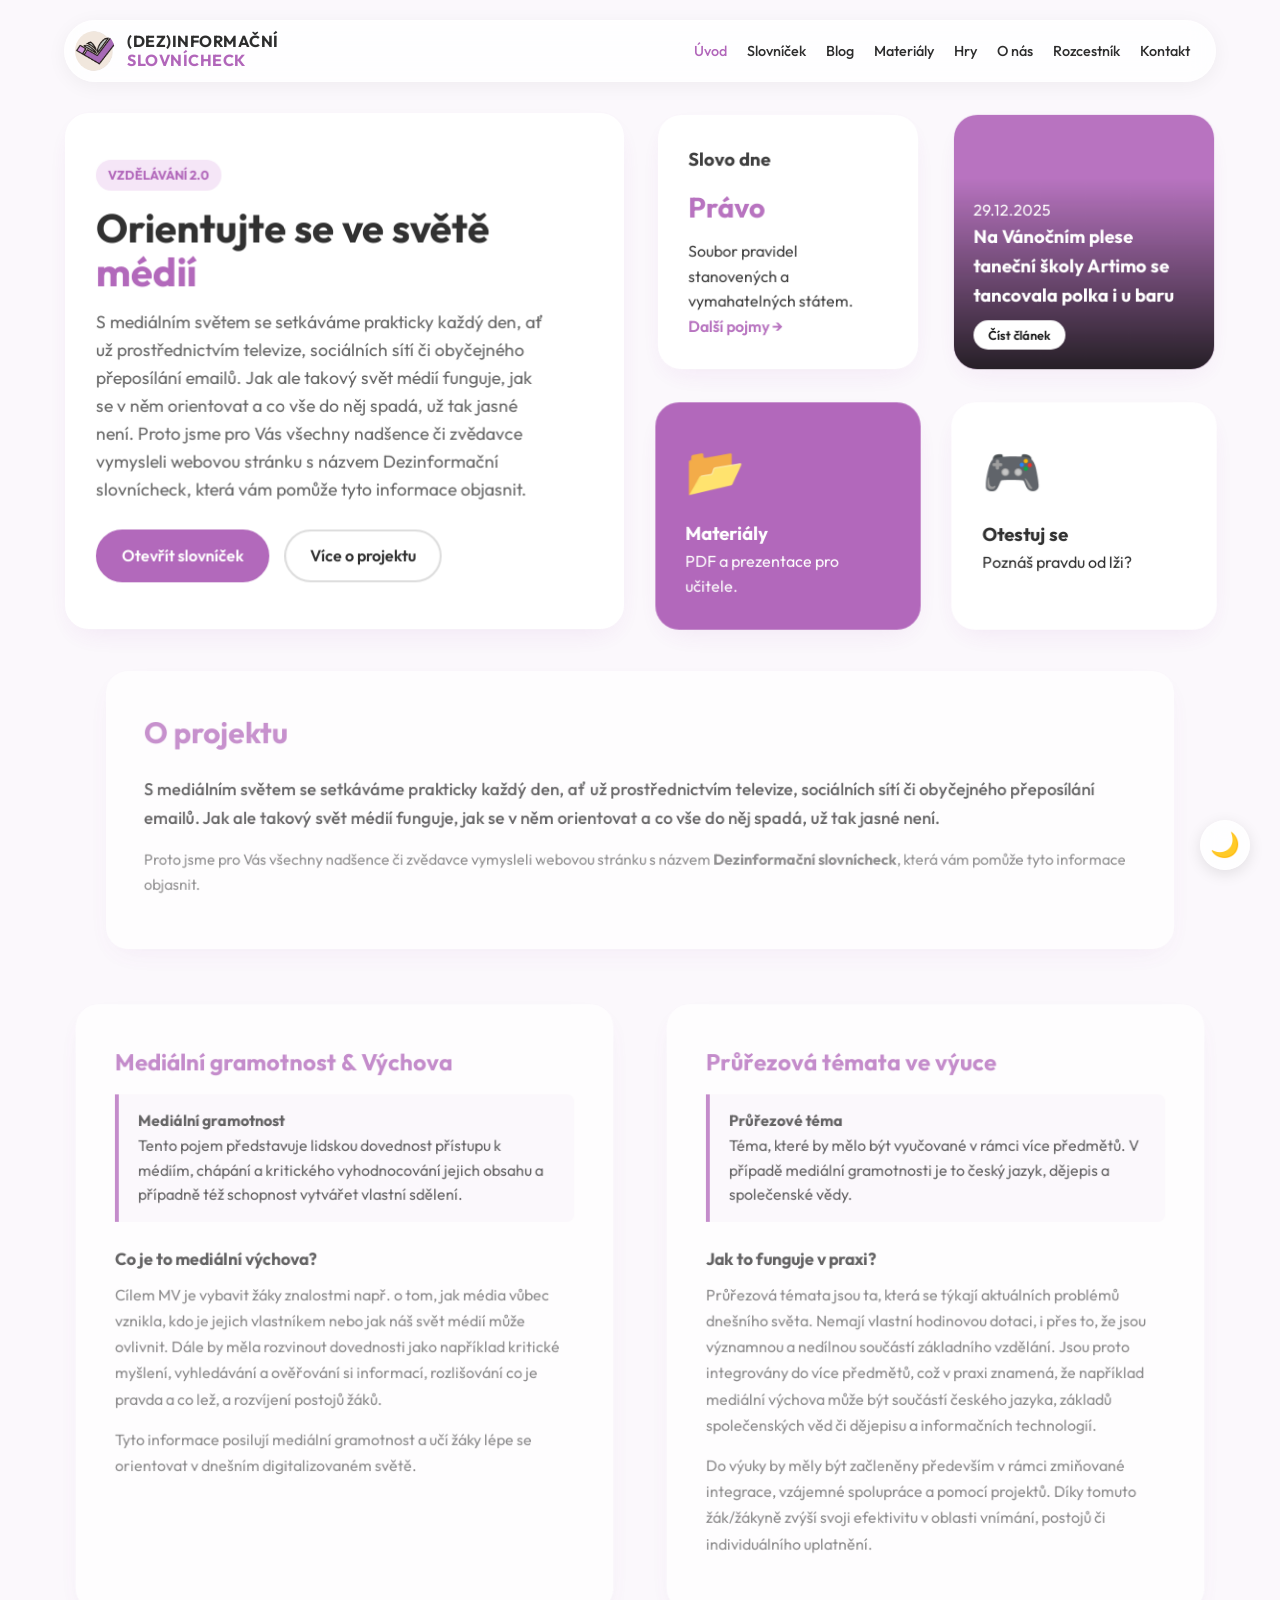
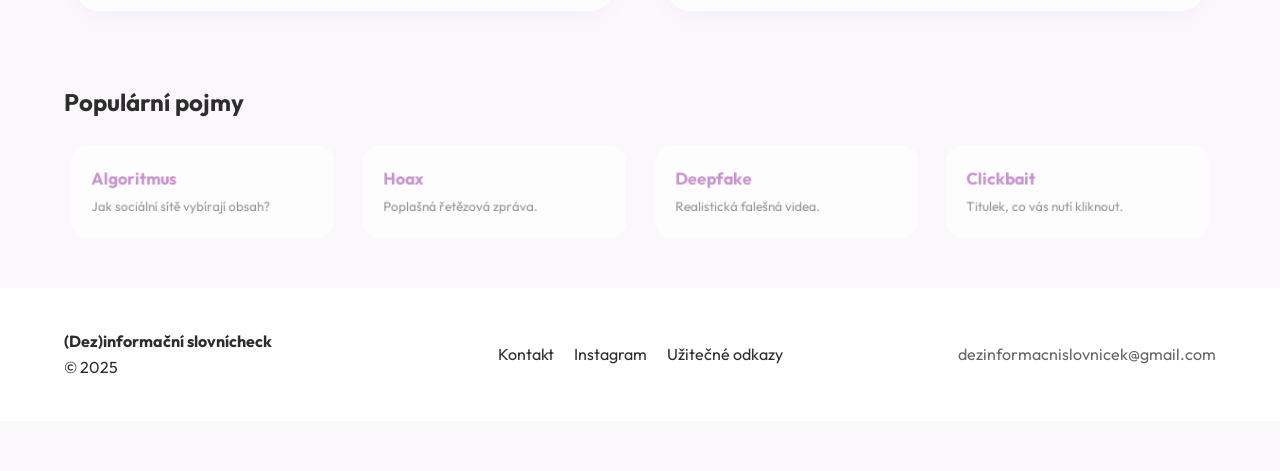
==== commit 2738b468: "Add files via upload" ====
--- a/index.html
+++ b/index.html
@@ -28,13 +28,14 @@
 
         <nav class="nav-overlay">
             <ul class="nav-links">
-                <li><a href="index.html">Úvod</a></li>
+                <li><a href="index.html" class="active">Úvod</a></li>
                 <li><a href="slovnicek.html">Slovníček</a></li>
                 <li><a href="blog.html">Blog</a></li>
                 <li><a href="vyukove-materialy.html">Materiály</a></li>
                 <li><a href="hry.html">Hry</a></li>
                 <li><a href="o-nas.html">O nás</a></li>
-                <li><a href="rozcestnik.html" class="active">Rozcestník</a></li> <li><a href="kontakt.html">Kontakt</a></li>
+                <li><a href="rozcestnik.html">Rozcestník</a></li> 
+                <li><a href="kontakt.html">Kontakt</a></li>
             </ul>
         </nav>
     </header>
@@ -56,17 +57,17 @@
                 <div class="hero-decoration"></div>
             </div>
 
-            <div class="card def-card scroll-card">
+            <div class="card def-card scroll-card" id="word-of-day">
                 <h3>Slovo dne</h3>
-                <div class="term">Dezinformace</div>
-                <p>Vědomě nepravdivá informace vytvořená se záměrem oklamat.</p>
+                <div class="term" id="word-of-day-title">Dezinformace</div>
+                <p id="word-of-day-desc">Vědomě nepravdivá informace vytvořená se záměrem oklamat.</p>
                 <a href="slovnicek.html" class="link-arrow">Další pojmy &rarr;</a>
             </div>
 
-            <div class="card blog-card scroll-card card-image-fade" style="--bg-image: url('https://images.unsplash.com/photo-1504711434969-e33886168f5c?auto=format&fit=crop&w=800&q=80');">
+            <div class="card blog-card scroll-card card-image-fade" id="latest-blog-card" style="--bg-image: url('https://images.unsplash.com/photo-1504711434969-e33886168f5c?auto=format&fit=crop&w=800&q=80');">
                 <div class="card-overlay">
-                    <span class="date">29.12.2025</span>
-                    <h3>Zákaz telefonů ve školách?</h3>
+                    <span class="date" id="latest-blog-date">29.12.2025</span>
+                    <h3 id="latest-blog-title">Zákaz telefonů ve školách?</h3>
                     <a href="blog.html" class="btn btn-small">Číst článek</a>
                 </div>
             </div>
@@ -165,7 +166,7 @@
             </div>
             <div class="footer-links">
                 <a href="kontakt.html">Kontakt</a>
-                <a href="https://instagram.com" target="_blank">Instagram</a>
+                <a href="https://instagram.com/dezinfo_slovnicheck" target="_blank">Instagram</a>
                 <a href="rozcestnik.html">Užitečné odkazy</a>
             </div>
             <div class="footer-contact">
@@ -178,6 +179,7 @@
 		🌙
 	</button>
 
+    <script src="dictionary-data.js"></script>
     <script src="blog-data.js"></script> <script src="script.js"></script>
 </body>
 </html>
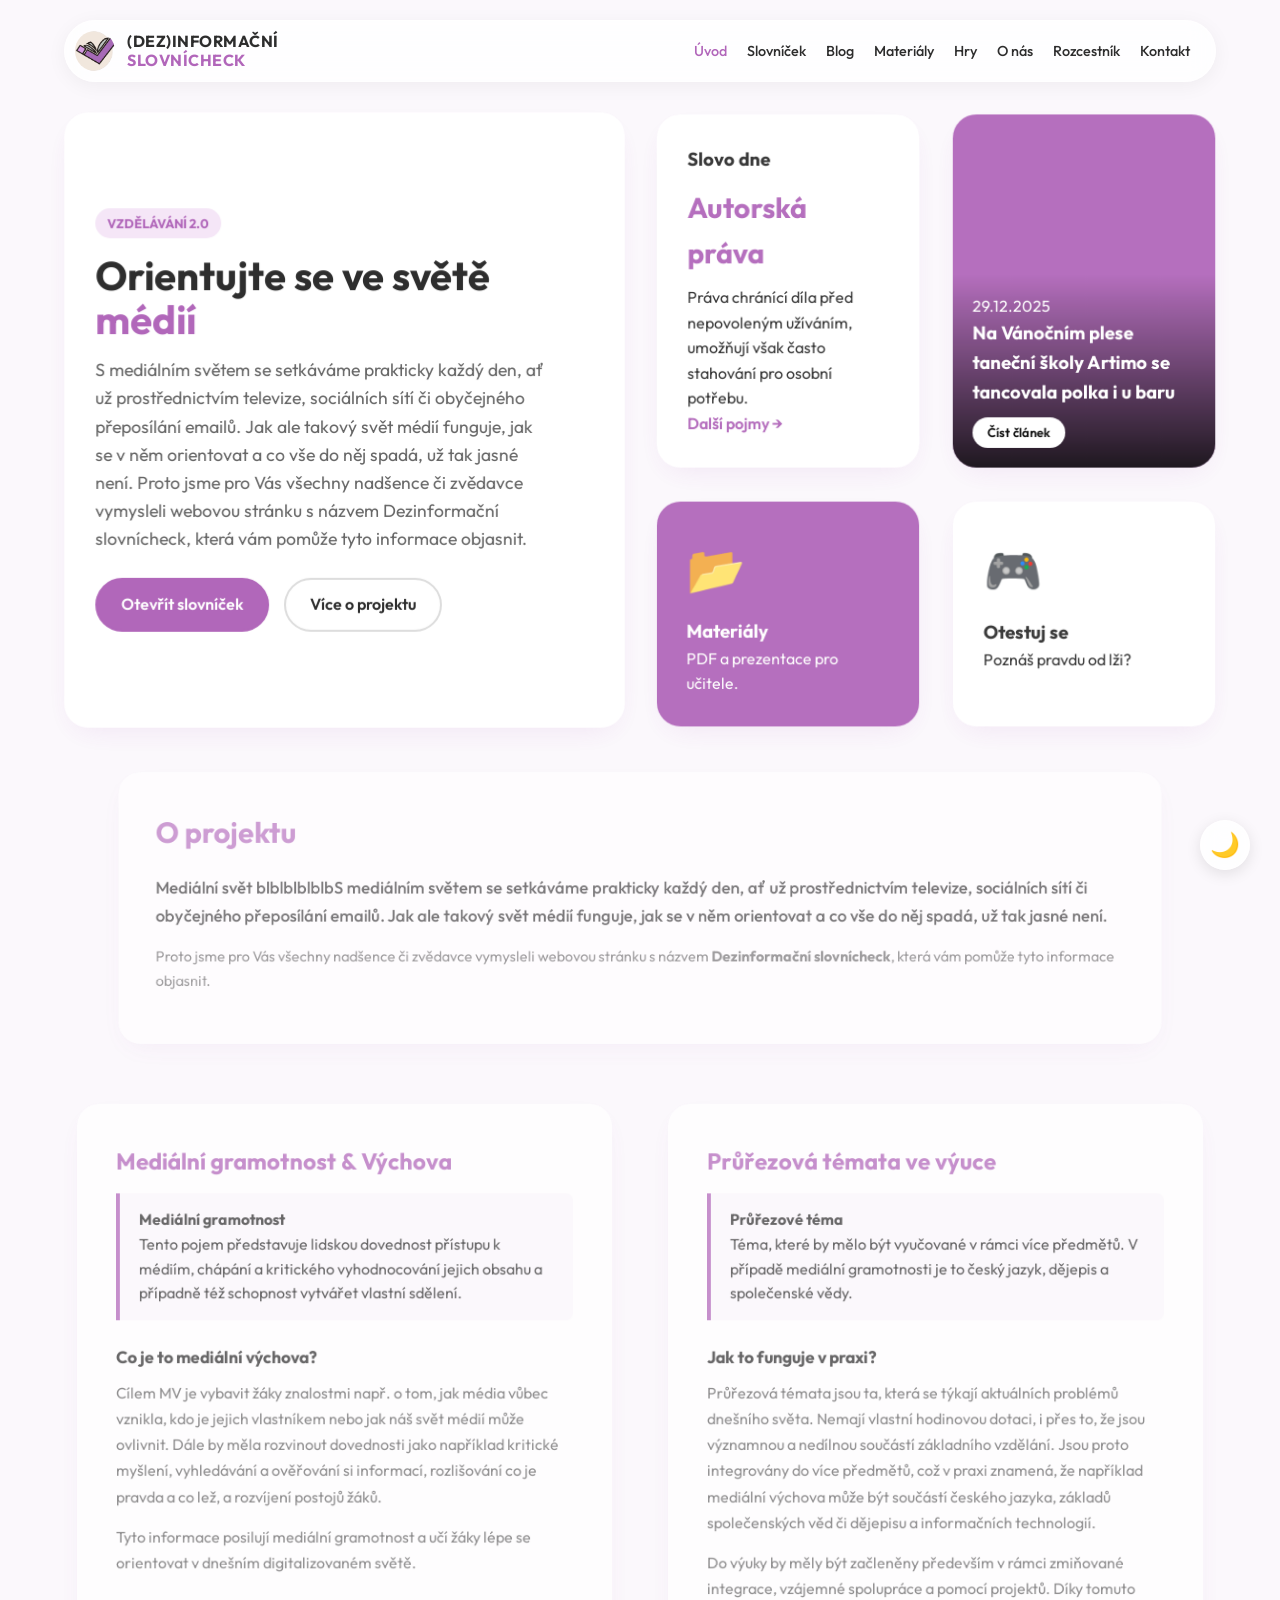
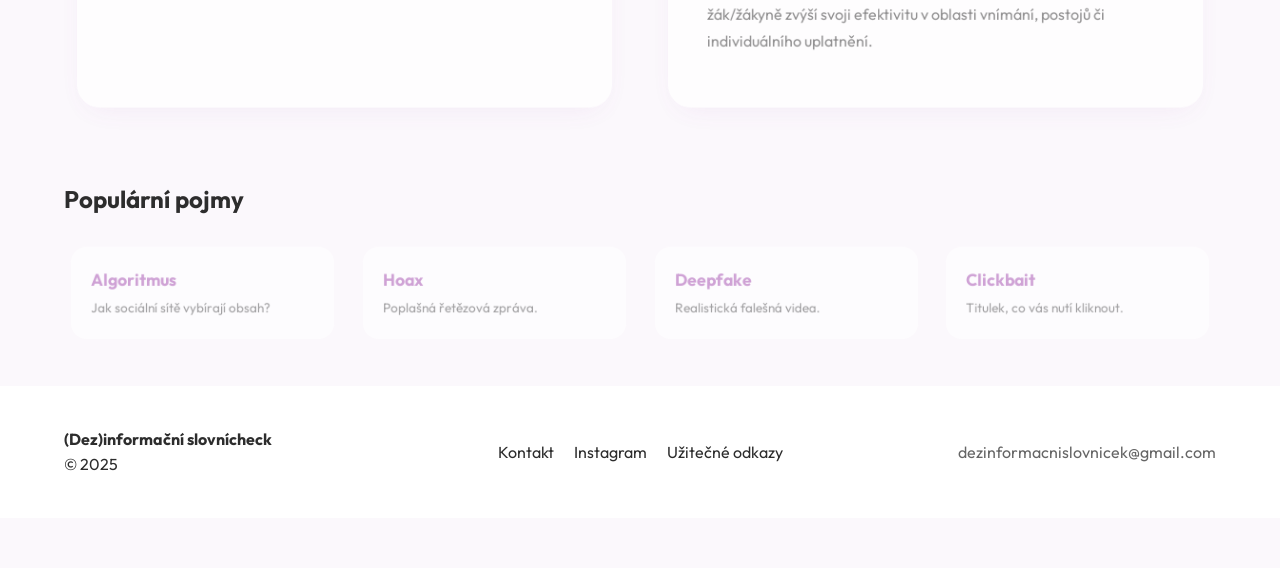
==== commit 2ce5300e: "Add files via upload" ====
--- a/index.html
+++ b/index.html
@@ -89,7 +89,7 @@
             <div class="card text-card span-4 scroll-card" id="about-project">
                 <h2>O projektu</h2>
                 <p class="lead-text">
-                    S mediálním světem se setkáváme prakticky každý den, ať už prostřednictvím televize, sociálních sítí či obyčejného přeposílání emailů. 
+                    Mediální svět blblblblblbS mediálním světem se setkáváme prakticky každý den, ať už prostřednictvím televize, sociálních sítí či obyčejného přeposílání emailů. 
                     Jak ale takový svět médií funguje, jak se v něm orientovat a co vše do něj spadá, už tak jasné není. 
                 </p>
                 <p>
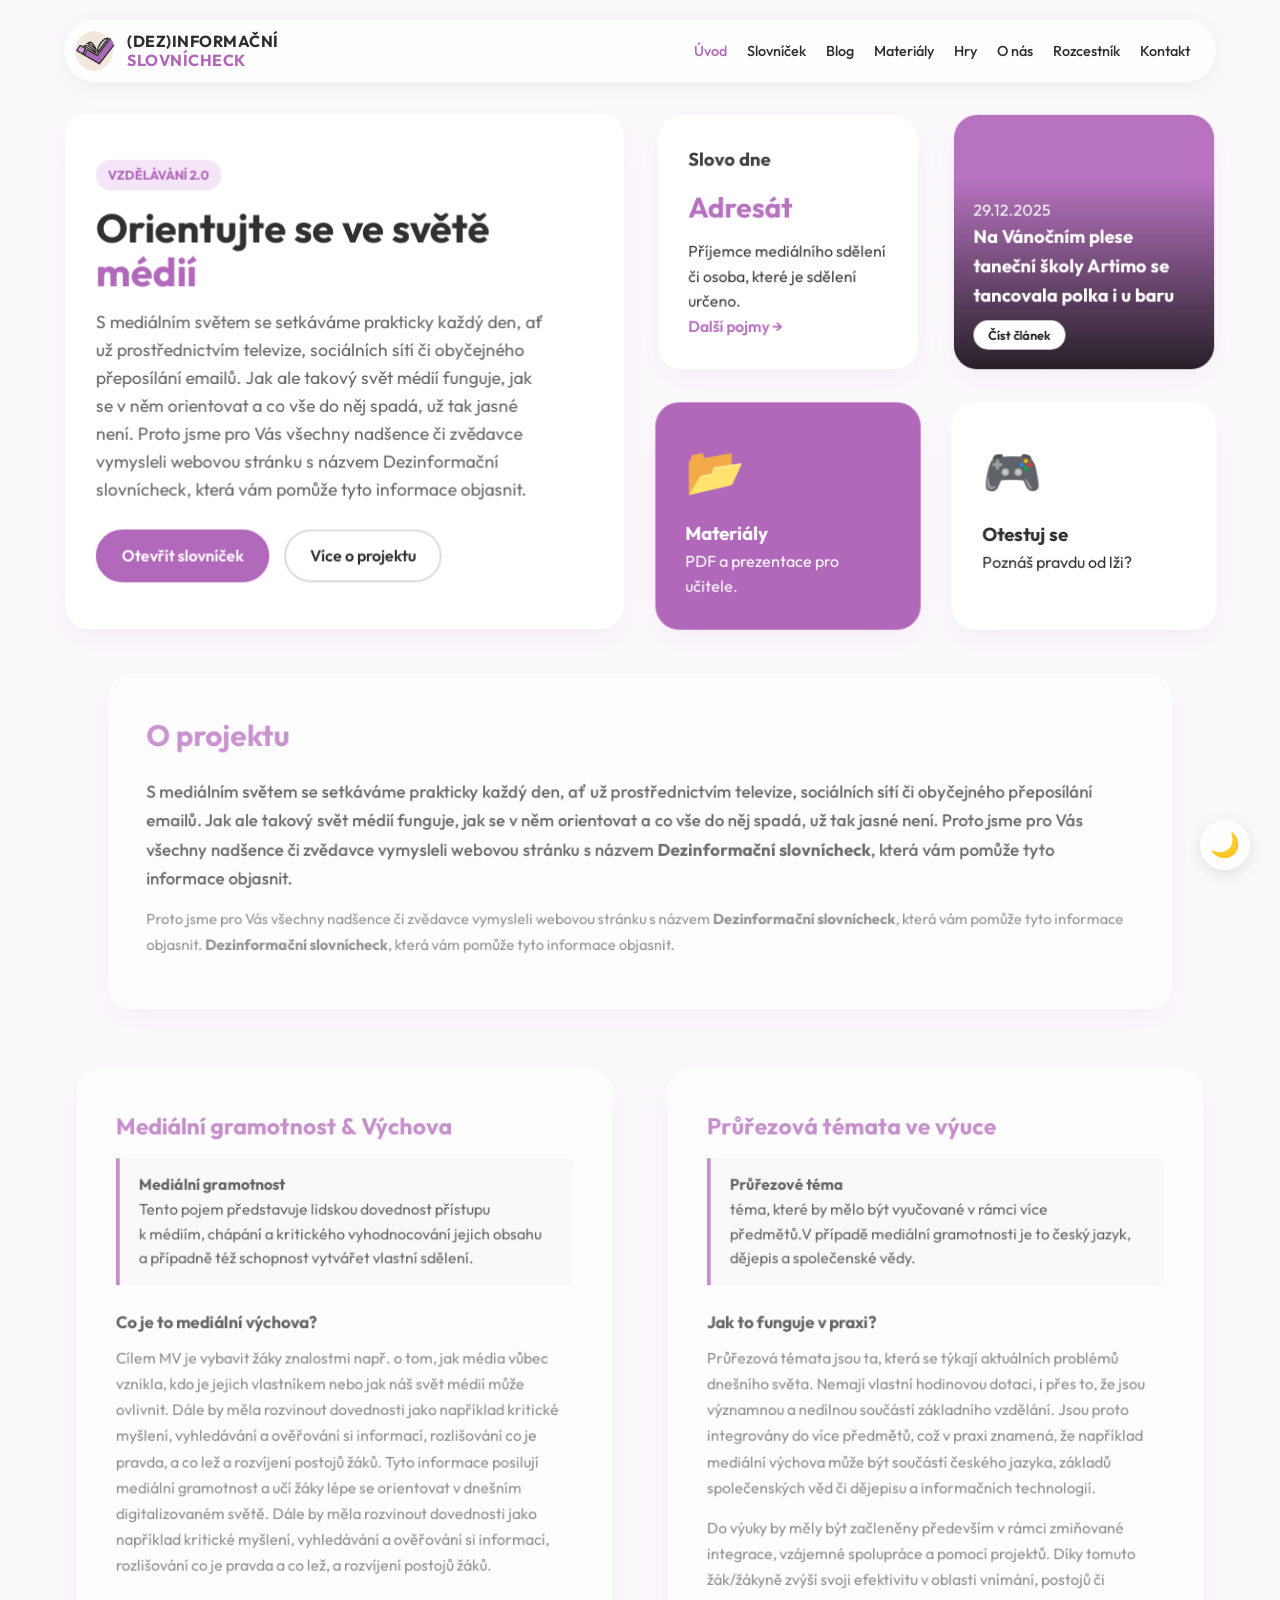
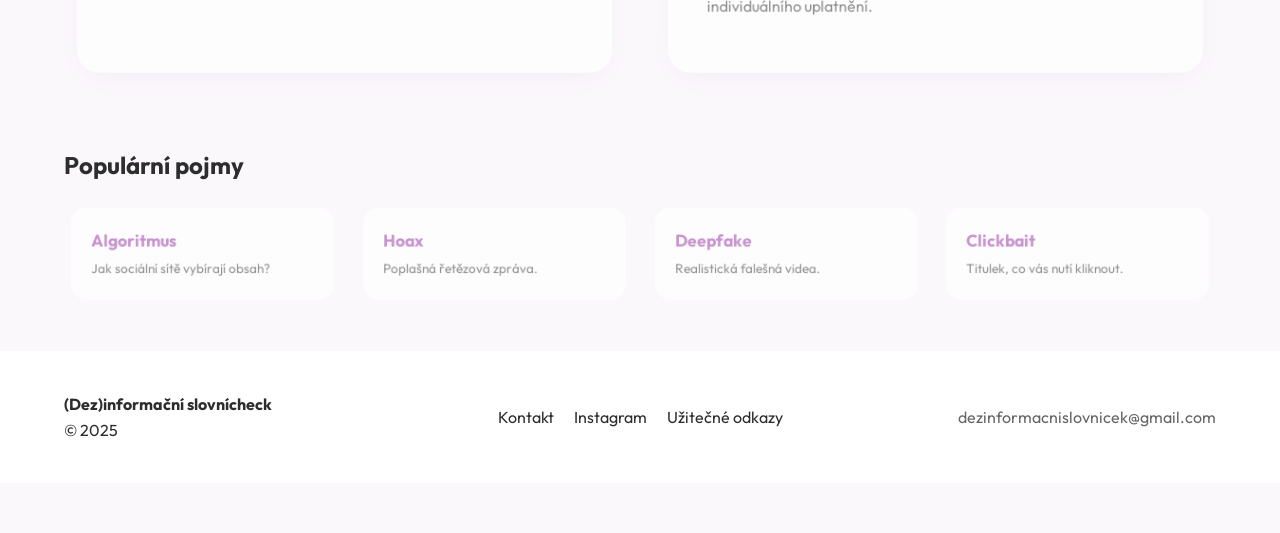
==== commit 60f65de7: "." ====
--- a/index.html
+++ b/index.html
@@ -89,12 +89,12 @@
             <div class="card text-card span-4 scroll-card" id="about-project">
                 <h2>O projektu</h2>
                 <p class="lead-text">
-                    Mediální svět blblblblblbS mediálním světem se setkáváme prakticky každý den, ať už prostřednictvím televize, sociálních sítí či obyčejného přeposílání emailů. 
-                    Jak ale takový svět médií funguje, jak se v něm orientovat a co vše do něj spadá, už tak jasné není. 
-                </p>
+          S&nbsp;mediálním světem se setkáváme prakticky každý den, ať už prostřednictvím televize, sociálních sítí či obyčejného přeposílání emailů. 
+          Jak ale takový svět médií funguje, jak se v&nbsp;něm orientovat a&nbsp;co vše do něj spadá, už tak jasné není. 
+          Proto jsme pro Vás všechny nadšence či&nbsp;zvědavce vymysleli webovou stránku s&nbsp;názvem <b>Dezinformační slovnícheck</b>, která&nbsp;vám pomůže tyto informace objasnit.
+        </p>
                 <p>
-                    Proto jsme pro Vás všechny nadšence či zvědavce vymysleli webovou stránku s názvem 
-                    <strong>Dezinformační slovnícheck</strong>, která vám pomůže tyto informace objasnit.
+          Proto jsme pro Vás všechny nadšence či&nbsp;zvědavce vymysleli webovou stránku s&nbsp;názvem <b>Dezinformační slovnícheck</b>, která&nbsp;vám pomůže tyto informace objasnit.                    <strong>Dezinformační slovnícheck</strong>, která vám pomůže tyto informace objasnit.
                 </p>
             </div>
 
@@ -102,16 +102,14 @@
                 <h3 class="text-primary">Mediální gramotnost & Výchova</h3>
                 <div class="definition-box">
                     <strong>Mediální gramotnost</strong><br>
-                    Tento pojem představuje lidskou dovednost přístupu k médiím, chápání a kritického vyhodnocování jejich obsahu a případně též schopnost vytvářet vlastní sdělení.
-                </div>
+                Tento pojem   představuje lidskou dovednost přístupu k&nbsp;médiím, chápání a&nbsp;kritického vyhodnocování jejich obsahu a&nbsp;případně též schopnost vytvářet vlastní sdělení.           
+                 </div>
                 
                 <h4>Co je to mediální výchova?</h4>
                 <p>
-                    Cílem MV je vybavit žáky znalostmi např. o tom, jak média vůbec vznikla, kdo je jejich vlastníkem nebo jak náš svět médií může ovlivnit. 
-                    Dále by měla rozvinout dovednosti jako například kritické myšlení, vyhledávání a ověřování si informací, rozlišování co je pravda a co lež, a rozvíjení postojů žáků.
+          Cílem MV&nbsp;je&nbsp;vybavit žáky znalostmi např. o&nbsp;tom, jak média vůbec vznikla, kdo je jejich vlastníkem nebo&nbsp;jak náš svět médií může ovlivnit. Dále by&nbsp;měla rozvinout dovednosti jako&nbsp;například kritické myšlení, vyhledávání a&nbsp;ověřování si informací, rozlišování co je pravda, a&nbsp;co lež a&nbsp;rozvíjení postojů žáků. Tyto informace posilují mediální gramotnost a&nbsp;učí žáky lépe se orientovat v&nbsp;dnešním digitalizovaném světě.                     Dále by měla rozvinout dovednosti jako například kritické myšlení, vyhledávání a ověřování si informací, rozlišování co je pravda a co lež, a rozvíjení postojů žáků.
                 </p>
                 <p>
-                    Tyto informace posilují mediální gramotnost a učí žáky lépe se orientovat v dnešním digitalizovaném světě.
                 </p>
             </div>
 
@@ -119,8 +117,7 @@
                 <h3 class="text-primary">Průřezová témata ve výuce</h3>
                 <div class="definition-box">
                     <strong>Průřezové téma</strong><br>
-                    Téma, které by mělo být vyučované v rámci více předmětů. V případě mediální gramotnosti je to český jazyk, dějepis a společenské vědy.
-                </div>
+téma, které by mělo být vyučované v&nbsp;rámci více předmětů.V&nbsp;případě mediální gramotnosti je to&nbsp;český jazyk, dějepis a&nbsp;společenské vědy.                </div>
 
                 <h4>Jak to funguje v praxi?</h4>
                 <p>
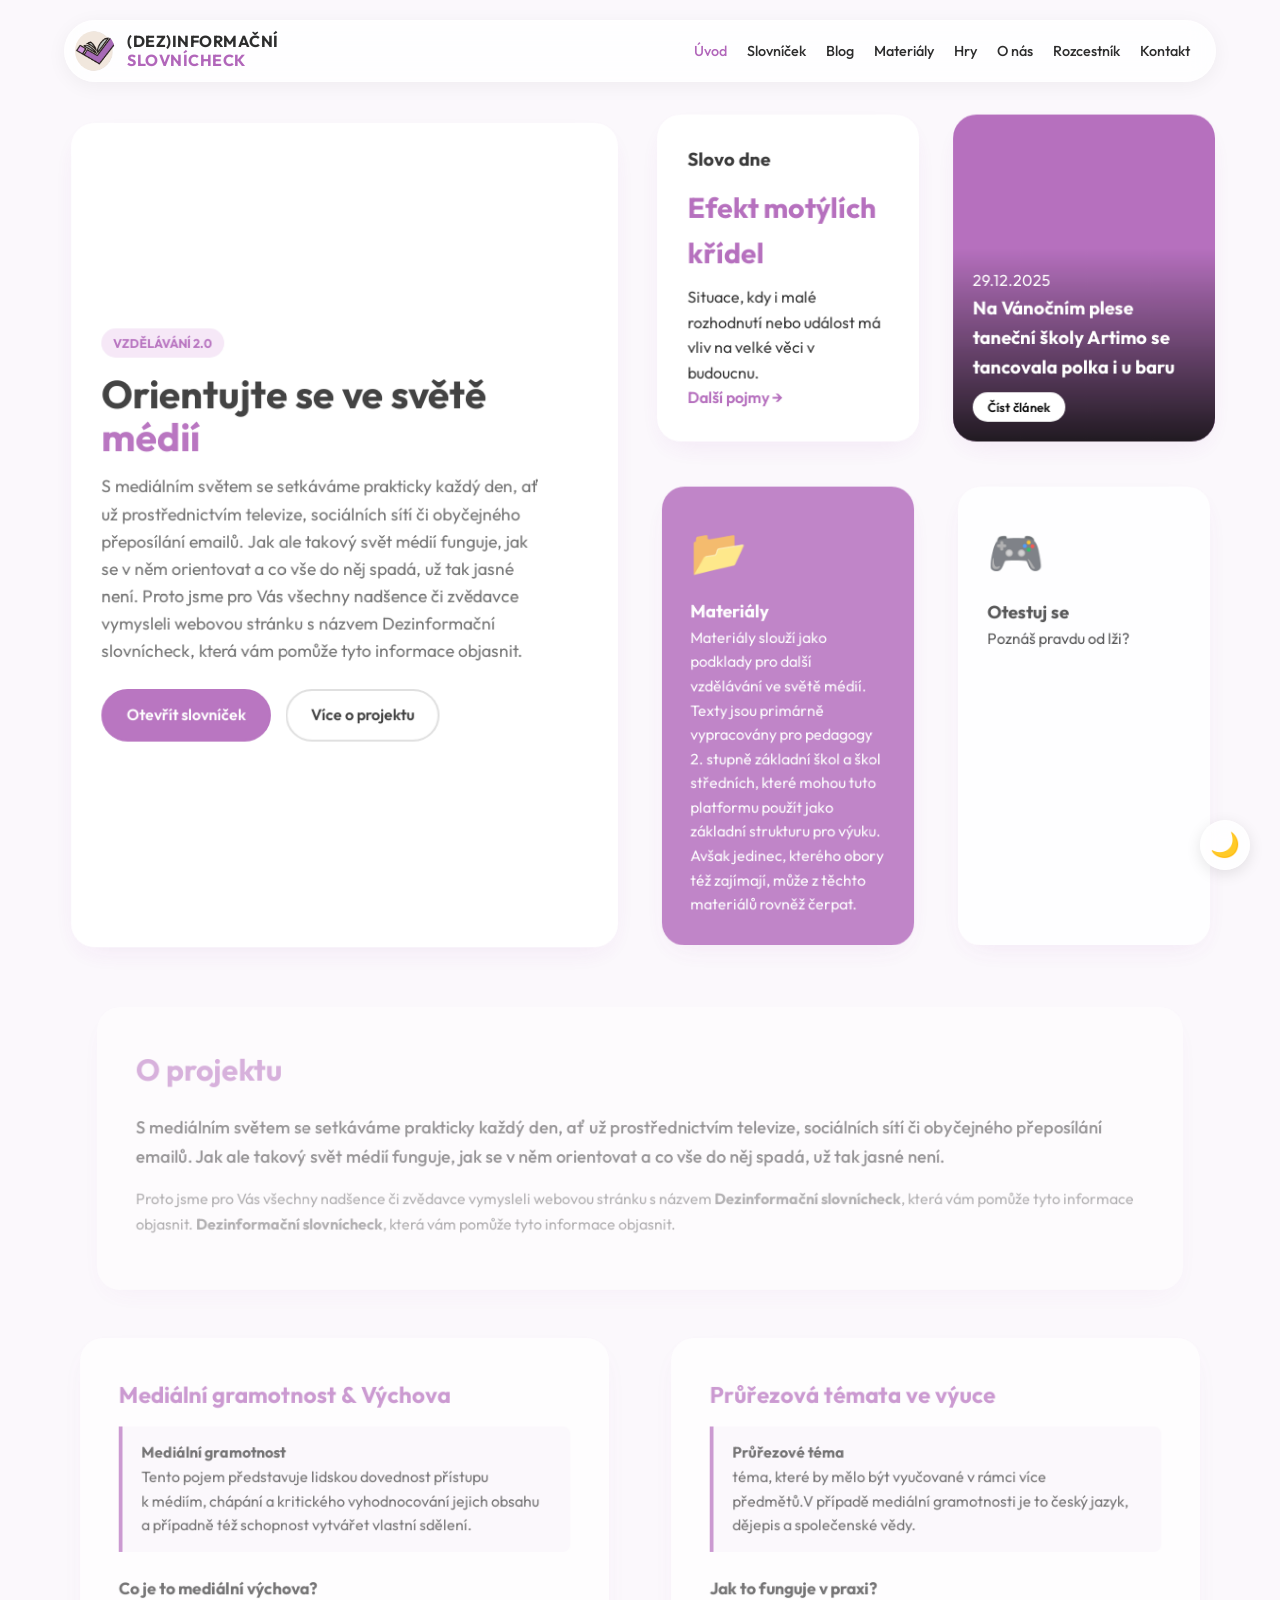
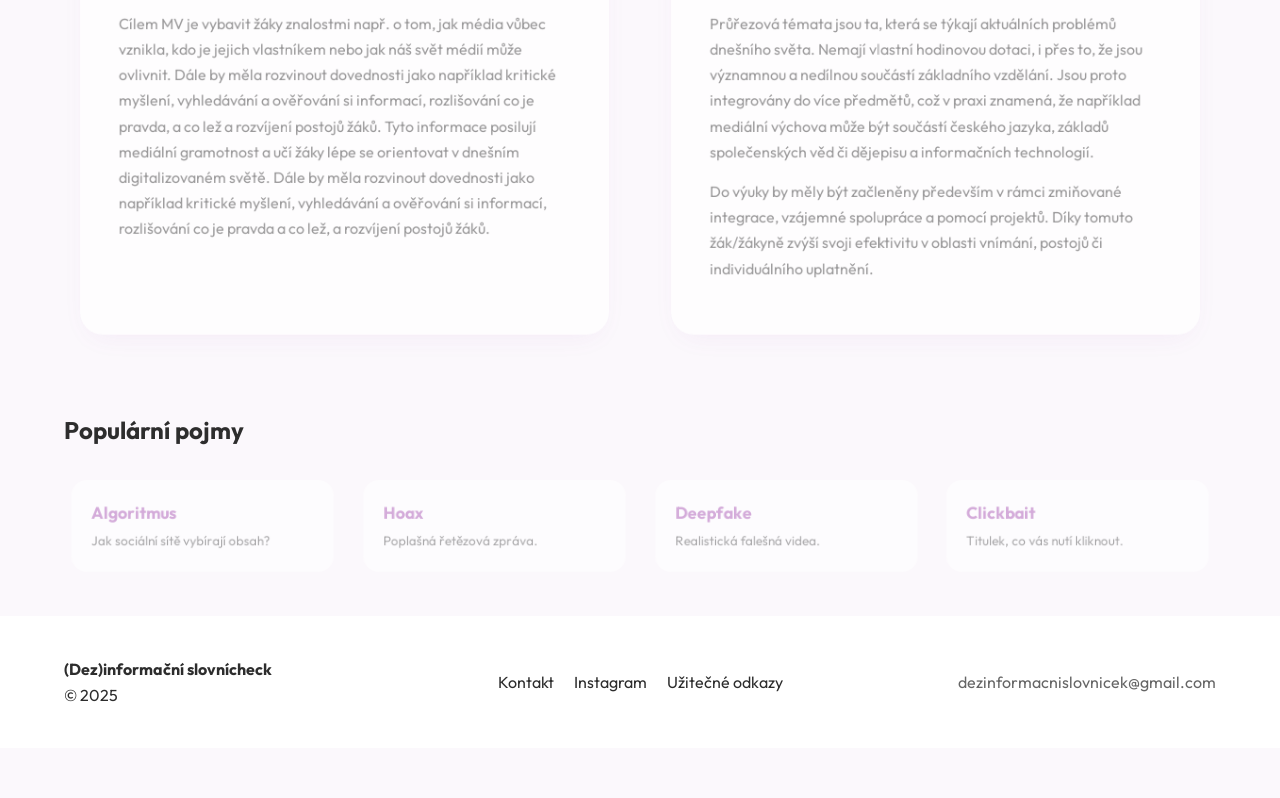
==== commit 1fd8b82e: "." ====
--- a/index.html
+++ b/index.html
@@ -75,7 +75,7 @@
             <div class="card material-card bg-primary text-white scroll-card">
                 <div class="icon-large">📂</div>
                 <h3>Materiály</h3>
-                <p>PDF a prezentace pro učitele.</p>
+                <p>Materiály slouží jako podklady pro další vzdělávání ve světě médií. Texty jsou primárně vypracovány pro pedagogy 2. stupně základní škol a škol středních, které mohou tuto platformu použít jako základní strukturu pro výuku. Avšak jedinec, kterého obory též zajímají, může z těchto materiálů rovněž čerpat.</p>
                 <a href="vyukove-materialy.html" class="stretched-link"></a>
             </div>
 
@@ -91,7 +91,6 @@
                 <p class="lead-text">
           S&nbsp;mediálním světem se setkáváme prakticky každý den, ať už prostřednictvím televize, sociálních sítí či obyčejného přeposílání emailů. 
           Jak ale takový svět médií funguje, jak se v&nbsp;něm orientovat a&nbsp;co vše do něj spadá, už tak jasné není. 
-          Proto jsme pro Vás všechny nadšence či&nbsp;zvědavce vymysleli webovou stránku s&nbsp;názvem <b>Dezinformační slovnícheck</b>, která&nbsp;vám pomůže tyto informace objasnit.
         </p>
                 <p>
           Proto jsme pro Vás všechny nadšence či&nbsp;zvědavce vymysleli webovou stránku s&nbsp;názvem <b>Dezinformační slovnícheck</b>, která&nbsp;vám pomůže tyto informace objasnit.                    <strong>Dezinformační slovnícheck</strong>, která vám pomůže tyto informace objasnit.
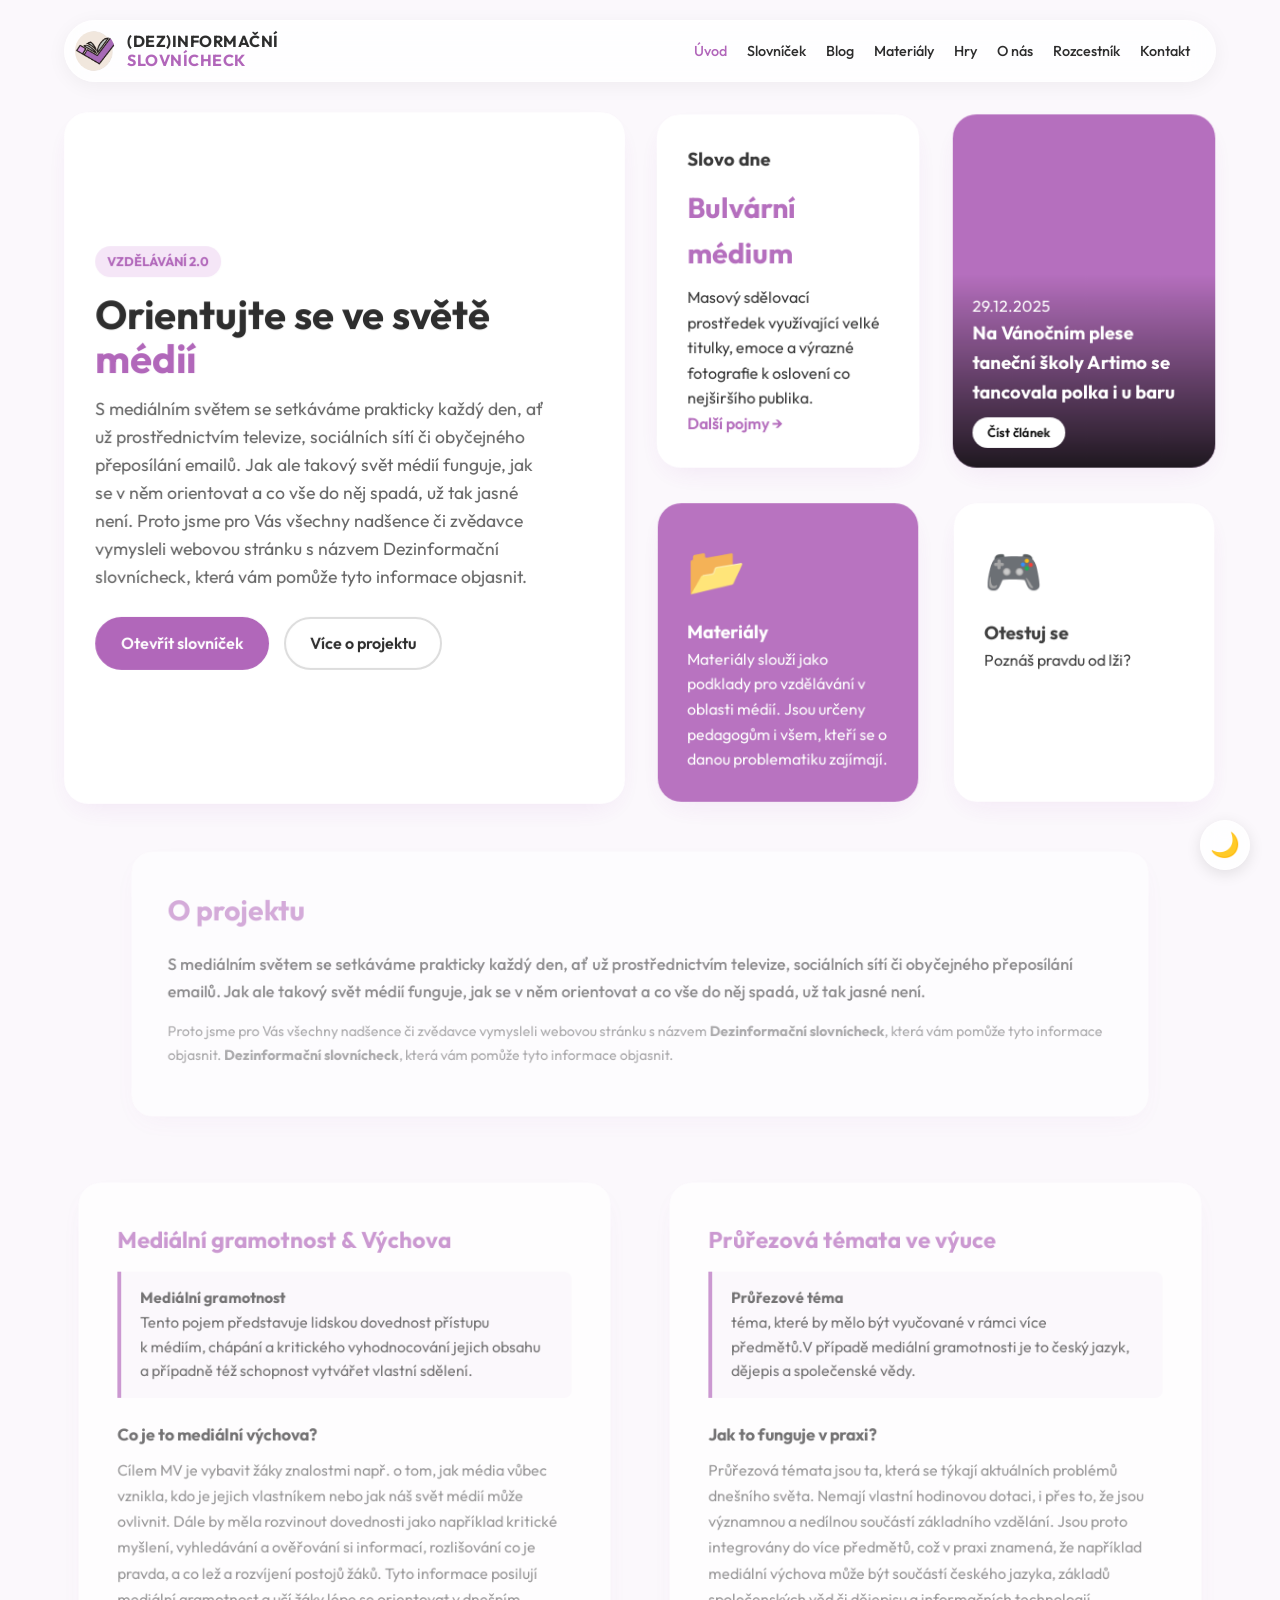
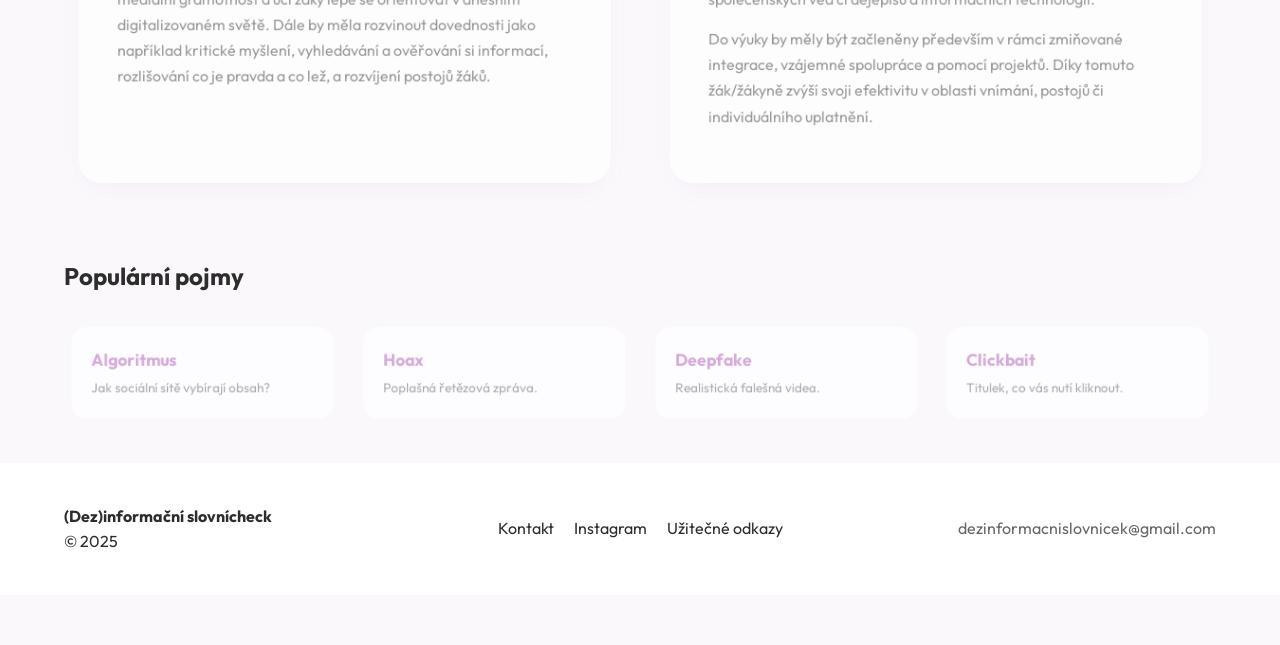
==== commit 8f599f6a: "." ====
--- a/index.html
+++ b/index.html
@@ -75,7 +75,7 @@
             <div class="card material-card bg-primary text-white scroll-card">
                 <div class="icon-large">📂</div>
                 <h3>Materiály</h3>
-                <p>Materiály slouží jako podklady pro další vzdělávání ve světě médií. Texty jsou primárně vypracovány pro pedagogy 2. stupně základní škol a škol středních, které mohou tuto platformu použít jako základní strukturu pro výuku. Avšak jedinec, kterého obory též zajímají, může z těchto materiálů rovněž čerpat.</p>
+                <p>Materiály slouží jako podklady pro vzdělávání v oblasti médií. Jsou určeny pedagogům i všem, kteří se o danou problematiku zajímají.</p>
                 <a href="vyukove-materialy.html" class="stretched-link"></a>
             </div>
 
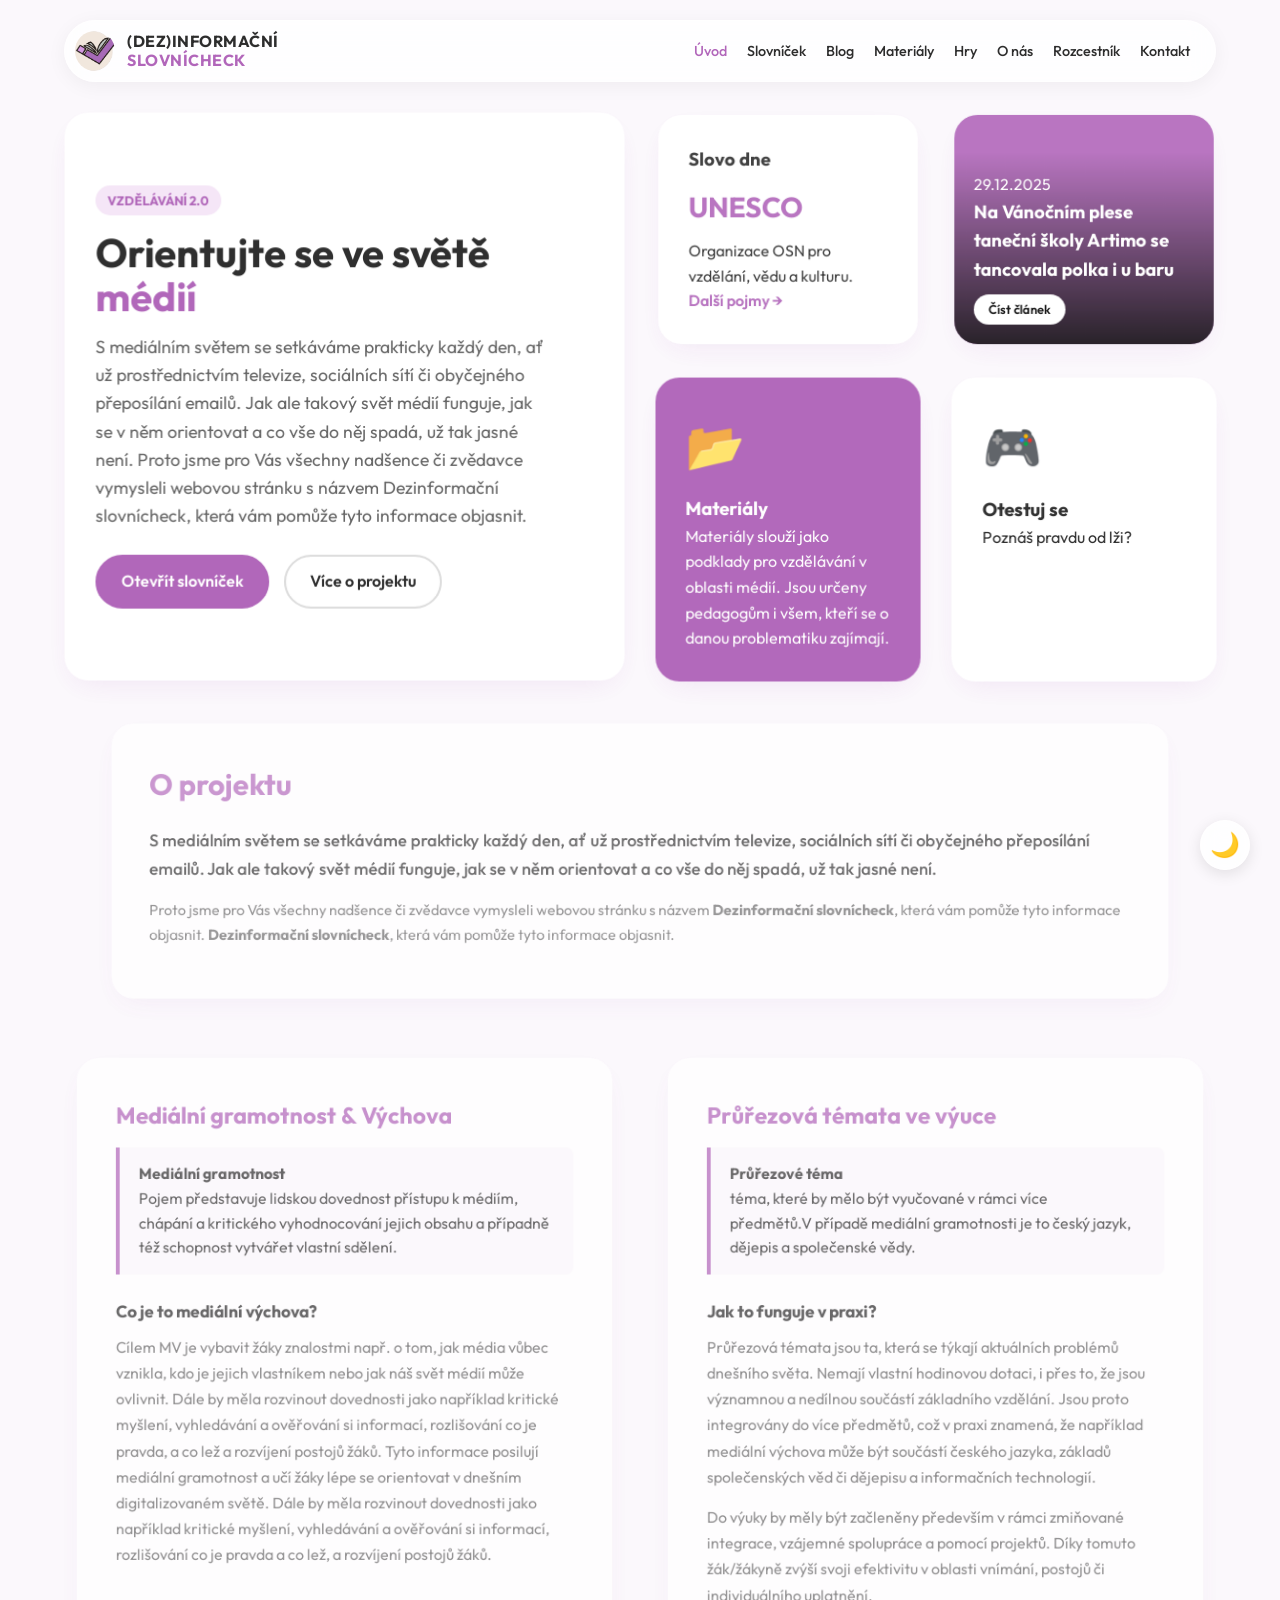
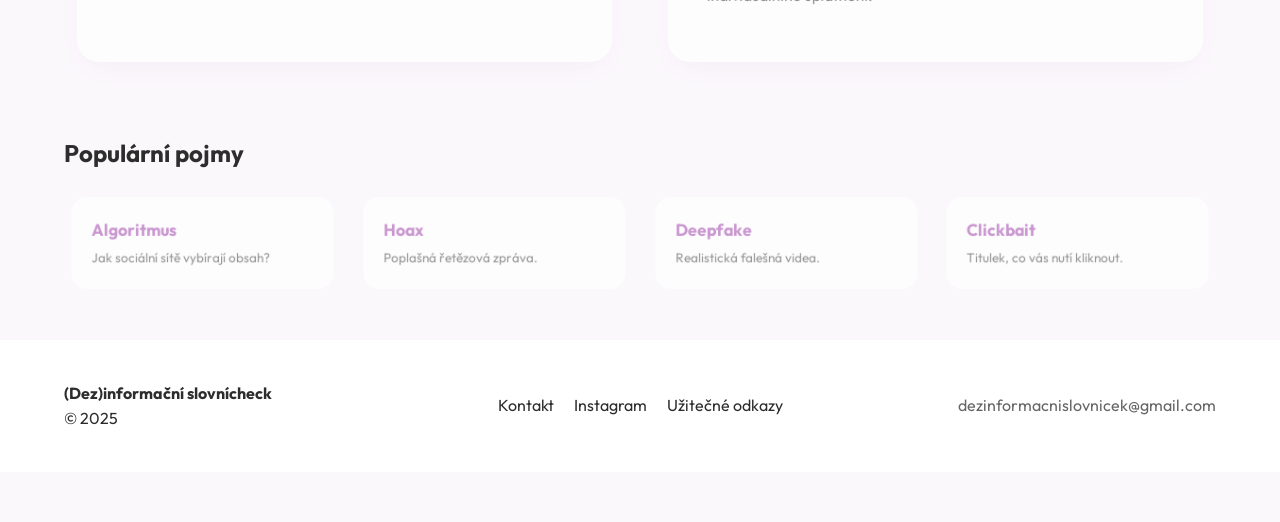
==== commit 502da701: "." ====
--- a/index.html
+++ b/index.html
@@ -101,7 +101,7 @@
                 <h3 class="text-primary">Mediální gramotnost & Výchova</h3>
                 <div class="definition-box">
                     <strong>Mediální gramotnost</strong><br>
-                Tento pojem   představuje lidskou dovednost přístupu k&nbsp;médiím, chápání a&nbsp;kritického vyhodnocování jejich obsahu a&nbsp;případně též schopnost vytvářet vlastní sdělení.           
+                Pojem představuje lidskou dovednost přístupu k&nbsp;médiím, chápání a&nbsp;kritického vyhodnocování jejich obsahu a&nbsp;případně též schopnost vytvářet vlastní sdělení.           
                  </div>
                 
                 <h4>Co je to mediální výchova?</h4>
